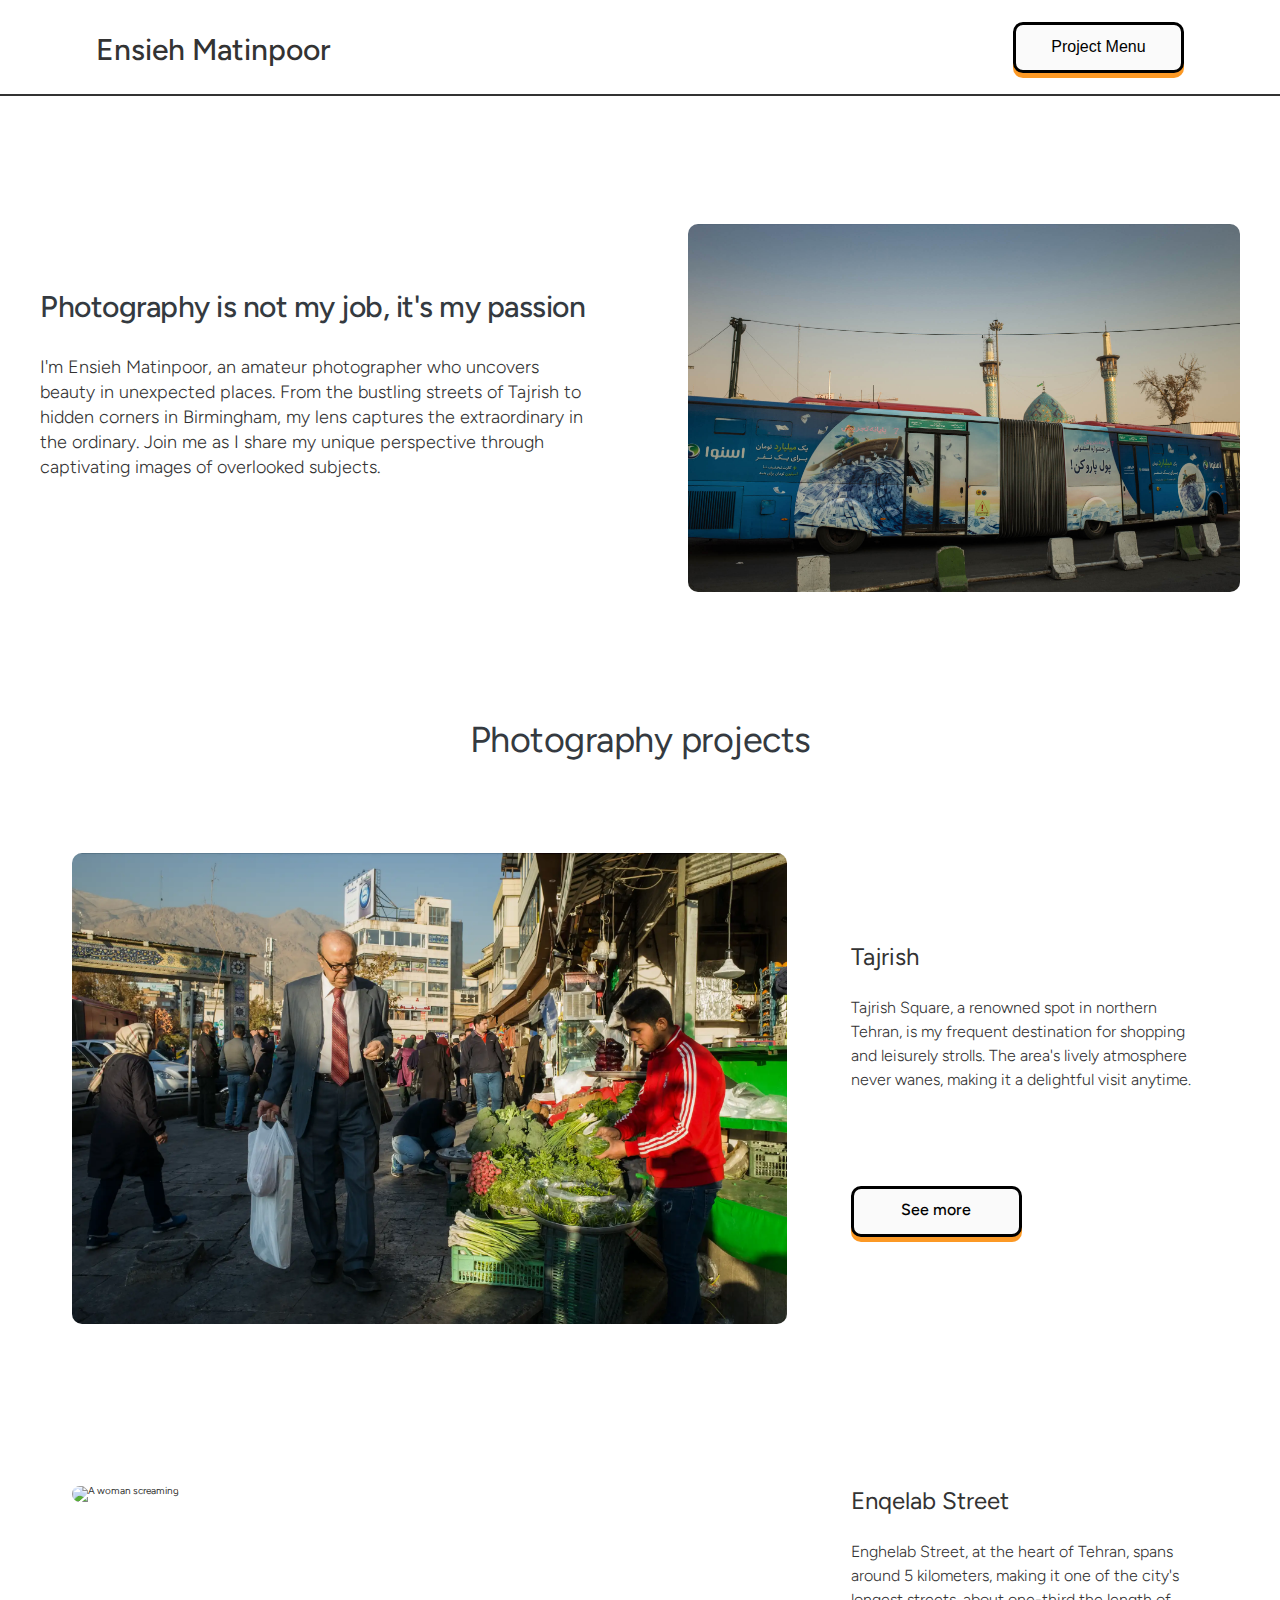
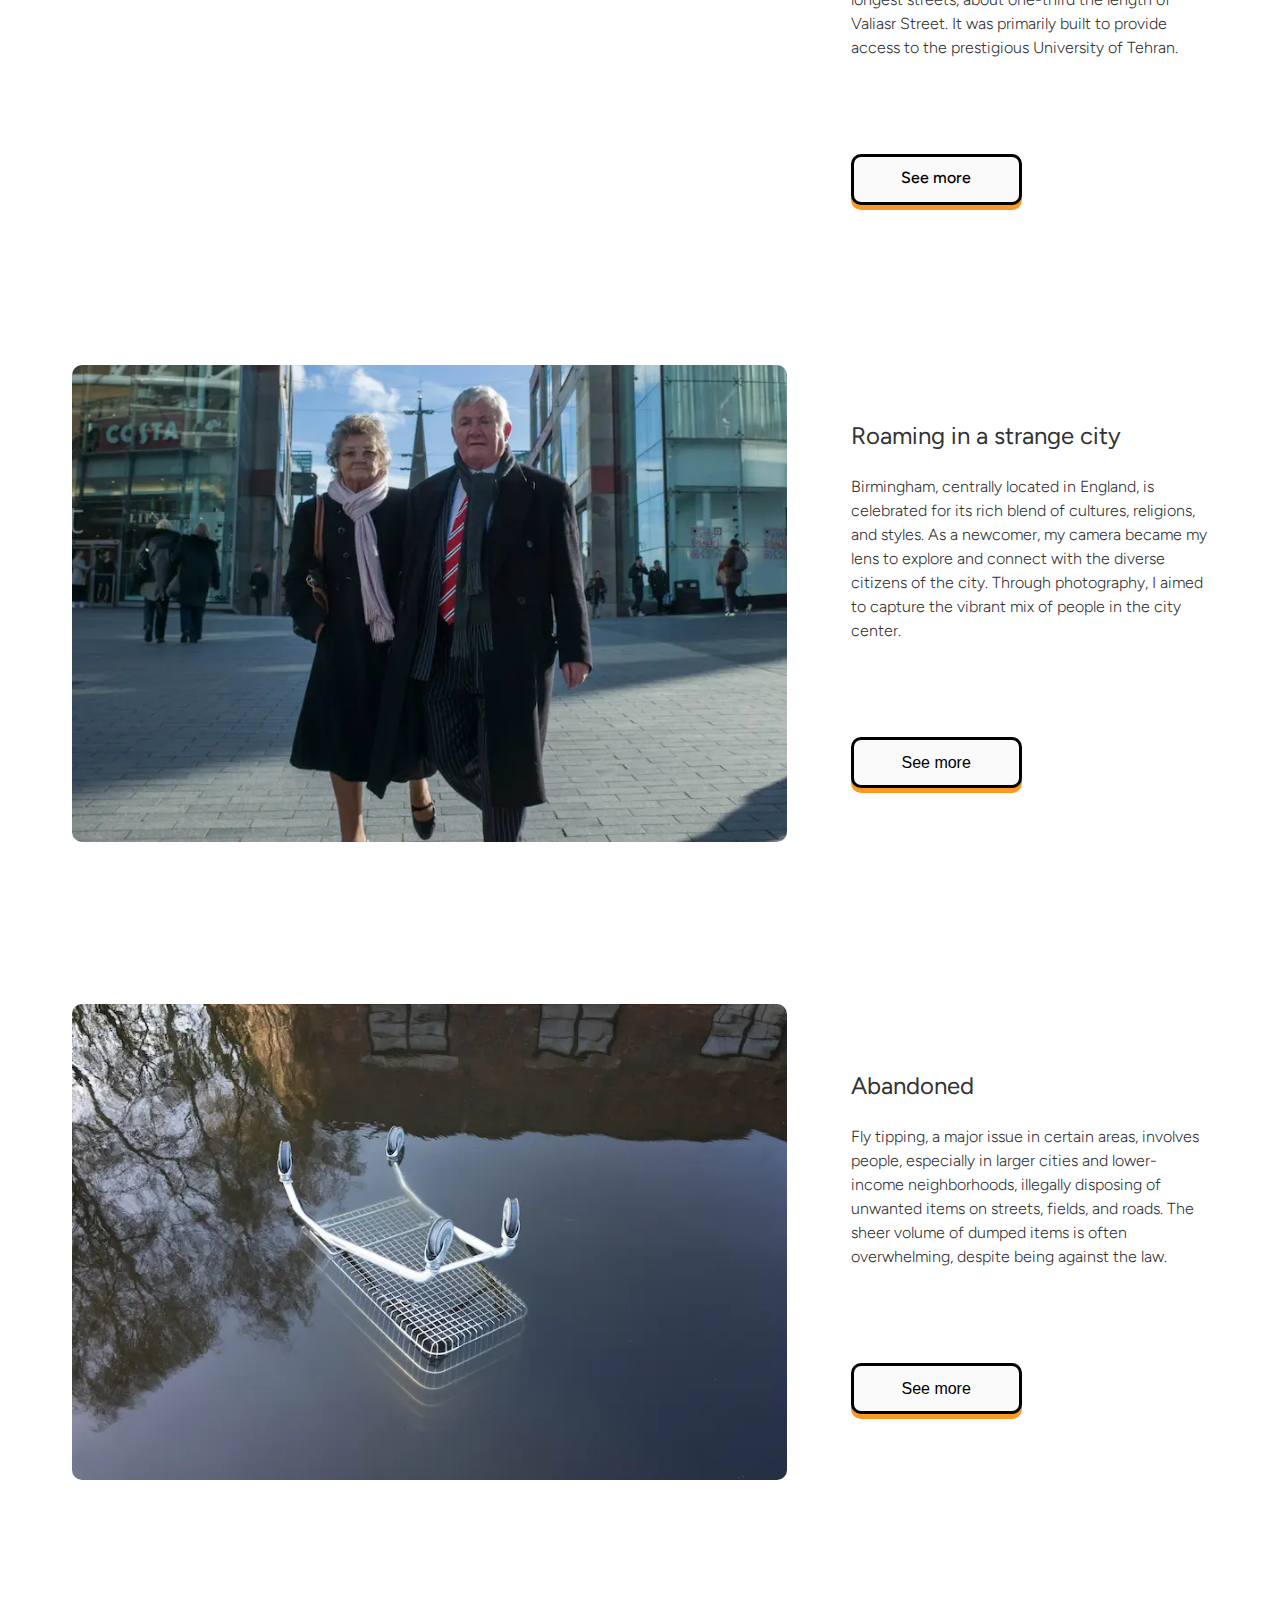
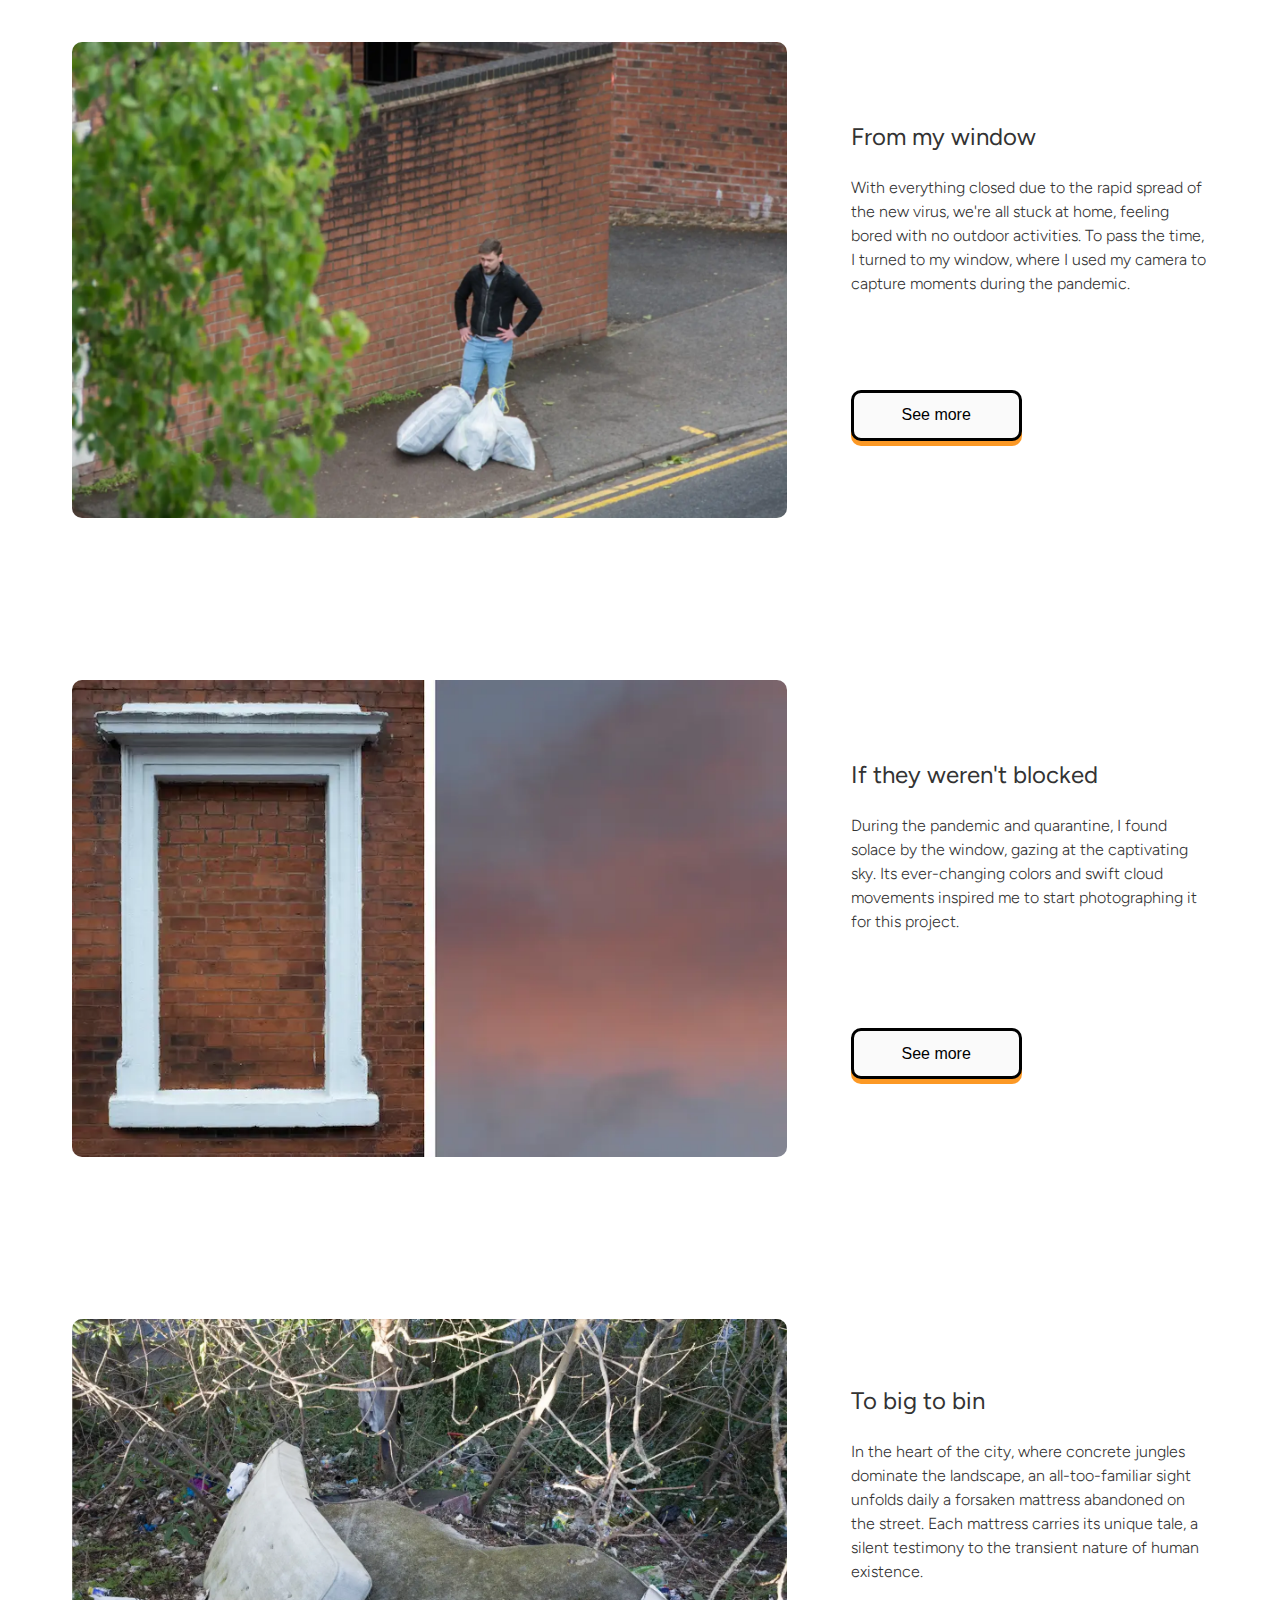
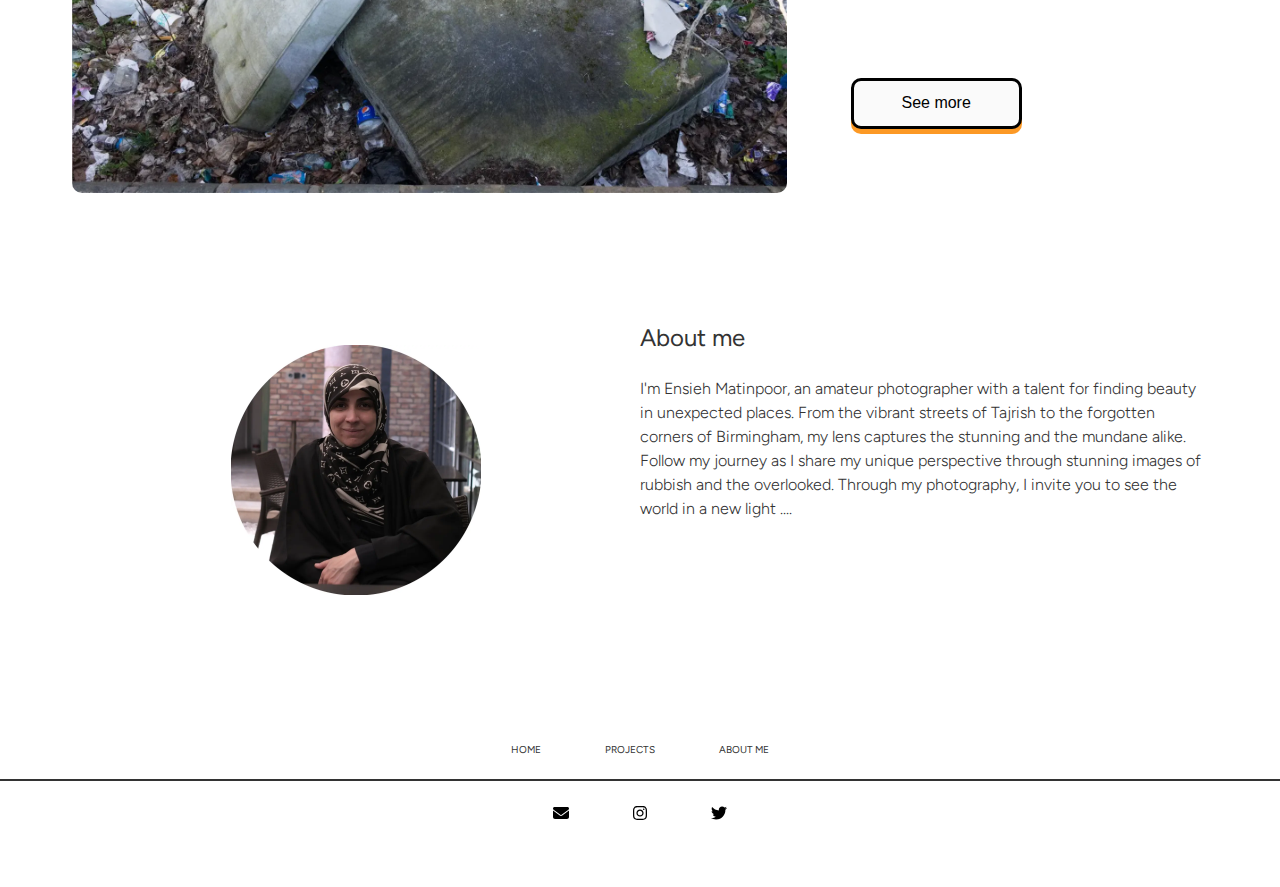
==== index.html @ a1ffa86a "fix name" ====
<!DOCTYPE html>
<html lang="en">
<head>
  <meta charset="UTF-8">
  <meta name="viewport" content="width=device-width, initial-scale=1.0">
  <link rel="preconnect" href="https://fonts.googleapis.com">
  <link rel="preconnect" href="https://fonts.gstatic.com" crossorigin>
  <link href="https://fonts.googleapis.com/css2?family=Figtree:ital,wght@0,300;0,400;0,500;0,600;0,700;1,300&family=Inter:wght@400;500;700&family=Rubik:wght@300;400;500;700&display=swap" 
  rel="stylesheet" />
  
  <link rel="stylesheet" href="css/style.css"/>
  <link rel="stylesheet" href="css/queries.css"/>

  <script defer src="js/script.js"></script>

  <title>Ensieh Matinpoor</title>
</head>
<header>
  <nav class="navbar">
    <a href="index.html"  class="logo-name" >Ensieh Matinpoor</a>
    <button class="primary-button" id="show-menu-button">Project Menu</button>
  </nav>
    
  <div class="side-navbar" id="menu"> 
      <div class="menu-header">
        <h1 class="menu">Project Menu</h1>
        <img class="close-menu-icon" id="close-icon" src="img/icons/close.svg" alt="closing icon"> 
  </div>
    <ul>
      <a  class="project-name"  href="project/tajrish.html"><li>Tajrish</li></a>  
      <a  class="project-name"  href="project/engelab.html"><li>Enghelab Street</li></a>
      <a  class="project-name"  href="project/roaming.html"><li>Roaming in a strange city</li></a>
      <a  class="project-name"   href="project/abandined.html"><li>Abandoned</li></a>
      <a  class="project-name"   href="project/my window.html"><li>From my window</li></a>
      <a  class="project-name"   href="project/blocked window.html"><li>If they weren't blocked</li></a>
      <a  class="project-name"   href="project/too big.html"><li>Too big to bin</li></a>
    </ul>
  </div>

</header>
  <main id="main">
  <section class="section-hero">
    <div class="hero">
    <div class="hero-text-box">
      <h1 class="heading-primary">
        Photography is not my job, it's my passion</h1>
      <p class="hero-description">
        I'm Ensieh Matinpoor, an amateur photographer who uncovers beauty in unexpected places.
         From the bustling streets of Tajrish to hidden corners in Birmingham,
          my lens captures the extraordinary in the ordinary.
           Join me as I share my unique perspective through captivating images
            of overlooked subjects.
 </p>
    </div>
    <div class="hero-img-box">
       <img src="img/home/hero.jpg" class="hero-img" 
       alt="street with big bus in the middled"> 
    </div>
  </div>
  </section>
  <section>
  <div class="projects" id="projects" >
    <div class="container">
      <h2 class="heading-secondary"> Photography projects</h2>
    </div>
    <div class="container grid grid--2cols">
      <!-- project tajrish -->
      <div class="card-img-box">
        <img src="img/home/tajrish.webp" class="project-img"
        alt="A man with a shopping bag in Tajrish">
      </div>
      <div class="text-box">
        <h3 class="heading-tertiary">Tajrish</h3>
        <p class="project-description">
          Tajrish Square, a renowned spot in northern Tehran,
           is my frequent destination for shopping and leisurely strolls.
            The area's lively atmosphere never wanes,
           making it a delightful visit anytime.
        </p>
        <a href= "project/tajrish.html" class="primary-button">See more</a>
      </div>
    
      
      <!-- project Enqelab Street -->
      <div class="card-img-box">
        <img src="img/home/engelab.webp" class="project-img"
        alt="A woman screaming">
      </div>
      <div class="text-box">
        <h3 class="heading-tertiary">Enqelab Street</h3>
        <p class="project-description">
          Enghelab Street, at the heart of Tehran, spans around 5 kilometers, 
          making it one of the city's longest streets, about one-third the length of Valiasr Street. 
          It was primarily built to provide access to the prestigious University of Tehran.
        </p>
        <a href= "project/engelab.html" class="primary-button">See more</a>
      </div>

      <!-- project Roaming in a strange city  -->
      <div class="card-img-box">
        <img src="img/home/Roaming.webp" class="project-img"
        alt="An old couples walking in city center">
      </div>
      <div class="text-box">
        <h3 class="heading-tertiary">Roaming in a strange city</h3>
        <p class="project-description">
          Birmingham, centrally located in England,
           is celebrated for its rich blend of cultures, religions, and styles. 
           As a newcomer, my camera became my lens to explore and connect with the diverse citizens of the city.
            Through photography,
           I aimed to capture the vibrant mix of people in the city center.
        </p>
        <button class="primary-button">See more</button>
      </div>

      <!-- Abandoned  -->
      <div class="card-img-box">
        <img src="img/home/Abandoned.webp" class="project-img"
        alt="A shopping trolly fall in a canal">
      </div>
      <div class="text-box">
        <h3 class="heading-tertiary">Abandoned</h3>
        <p class="project-description">
          Fly tipping, a major issue in certain areas, involves people,
           especially in larger cities and lower-income neighborhoods, 
           illegally disposing of unwanted items on streets, fields, and roads. 
           The sheer volume of dumped items is often overwhelming,
          despite being against the law.
        </p>
        <button class="primary-button">See more</button>
      </div>


      <!-- From my window  -->
      <div class="card-img-box">
        <img src="img/home/from window.webp" class="project-img"
        alt="A woman screaming">
      </div>
      <div class="text-box">
        <h3 class="heading-tertiary">From my window</h3>
        <p class="project-description">
          With everything closed due to the rapid spread of the new virus,
           we're all stuck at home, feeling bored with no outdoor activities. 
           To pass the time, I turned to my window,
           where I used my camera to capture moments during the pandemic.
        </p>
        <button class="primary-button">See more</button>
      </div>

      <!-- If they weren't blocked -->
      <div class="card-img-box">
        <img src="img/home/Window.webp" class="project-img"
        alt="A blocked window next to pink sky ">
      </div>
      <div class="text-box">
        <h3 class="heading-tertiary">If they weren't blocked</h3>
        <p class="project-description">
          During the pandemic and quarantine,
           I found solace by the window, gazing at the captivating sky.
            Its ever-changing colors and swift cloud movements inspired 
            me to start photographing it for this project.
                  </p>
        <button class="primary-button">See more</button>
      </div>


      <!-- Incomplete sleep -->
      <div class="card-img-box">
        <img src="img/home/sweet-dreams.webp" class="project-img"
        alt="A dirty duvet">
      </div>
      <div class="text-box">
        <h3 class="heading-tertiary">To big to bin </h3>
        <p class="project-description">
          In the heart of the city, where concrete jungles dominate the landscape, 
          an all-too-familiar sight unfolds daily a forsaken mattress abandoned on the street. 
          Each mattress carries its unique tale, a silent testimony to the transient nature of human existence.

        </p>
        <button class="primary-button">See more</button>
      </div>

      <!-- <div class="border-img"> -->
        <!-- <img src="img/home/" class="borderimg-line" alt="an tarmac -->
        <!-- with yellow line"> -->
       <!-- </div> --> 
     </div>
  </section>
  <section>
      <div class="container">
      <div class="about-me"  id="about-me">
      <img src="img/home/profile-pic.webp" class="about-me-img" 
      alt="A lady siting behind a table">
      <div class="introduction">
        <h3 class="heading-tertiary">About me</h3>
        <p class="About-me-description">I'm Ensieh Matinpoor, an amateur photographer with a talent 
          for finding beauty in unexpected places. From the vibrant streets
           of Tajrish to the forgotten corners of Birmingham,
            my lens captures the stunning and the mundane alike.
             Follow my journey as I share my unique perspective 
             through stunning images of rubbish and the overlooked. 
             Through my photography, I invite you to see the world in a new light  ....
             
        </p>
      </div>
    </div>
  </section>
    <section>
    <div class="footer-menu">
        <ul class="footer-menu-list">
           <li><a class="footer-name" href="index.html">Home</a></li>
           <li><a class="footer-name" href="#projects">Projects</a></li>
           <li><a class="footer-name" href="#about-me">About me</a></li>
        </ul>
    </div>  
    <div class="socials">
        <a href="mailto:ensieh.matinpoor@gmail.com"><img src="img/icons/emil.svg" alt="envelop icon"></a>
        <a href="https://www.instagram.com/ensiehmatin/"><img src="img/icons/instagram.svg" alt="instagram icon"></a>
        <a href="#"><img src="img/icons/twitter.svg" alt="twitter icon"></a>
    </div>
  </section>
  </main>
</html>
---- css/style.css ----
/*
---01 Typography system

-FONT SIZE (px)
10 / 12 / 14 / 16 / 18 / 20 / 24 / 30 / 36 / 44 / 52 / 62 / 74 / 86 / 98

-FONT weights:
default :400

-Line heights:
default:1

---02 Colors

-Primary: Brand color: #ff922b
-Tints: #FFF4EA
-Shades:
-Accents:
-Grays:
#555
#333
#111



--- 05 Shadows

---06  Border-radius

--- 07 Whitespace

 SPACING SYSTEM (px)
2 / 4 / 8 / 12 / 16 / 24 / 32 / 48 / 64 / 80 / 96 / 128 / 160
*/
*{
  padding: 0;
  margin: 0;
  box-sizing: border-box;
}
html{
  font-size: 62.5%;
  /* font-size: 10px; */
  /* 10px/16=0.625 = 62.5 */
}
body {
  font-family: "Figtree", sans-serif;
  line-height: 1;
  font-weight: 400;
   color:#333; 
}

/* ***************** */
/* GENERAL COMPONENT */
/* ***************** */
.heading-primary{
  font-size: 3.0rem;
  font-weight:500;
  line-height: 3.2rem;
  /* color: #333;  */
   color: #343a40; 
  letter-spacing:-0.5px;
  margin-bottom: 3.2rem;
}

/* ***************** */
/* HEADER*/
/* ***************** */



/* ***************** */
/* NAVBAR*/
/* ***************** */
.navbar{
  display:flex;
  justify-content: space-between;
  align-items: center;
  height: 9.6rem;
  padding: 0 9.6rem;
  border-bottom: 0.2rem solid #333;
}
.logo-name{
  text-decoration: none;
  color: #333;
  height: 2.4rem; 
  font-weight: 500;
  font-size: 3.0rem;
}

.primary-button{
  width: 17.1rem;
  height: 5.1rem;
  color: #000;
  text-align: center;
  white-space: normal;
  background-color: #fafafa;
  border: 0.3rem solid #000;
  border-radius: 1rem;
  font-size: 1.6rem;
  font-weight: 500;
  line-height: 4.2rem;
  display:inline-block;
  box-shadow: 0 0.5rem #fc9925;
  text-decoration: none;
  cursor: pointer;

}

/* ***************** */
/* Side navbar*/
/* ***************** */
.menu{
  font-weight: 300;
  font-size: 3.0rem;
  text-align: left;
  padding-top: 3.2rem;
  padding-bottom: 3.2rem;
  padding-left: 2.0rem;
  color: #fafafa;
  
}
.side-navbar{
position: fixed;
right: 0;
top: 0;
width: 50vw;
height: 100vh;
background-color: #333;
overflow-y: auto;
transition: 0.3s;
display: none;
backdrop-filter: blur(5px);
  z-index: 1;
}

.side-navbar ul{
  list-style-type: none;
}

.side-navbar ul li{
text-decoration:none;
padding: 2.0rem;
border-bottom: 0.1rem solid rgba(0, 0, 0, 0.01);
border-top: 0.2rem solid rgba(255, 255, 255, 0.05);
}
 .project-name{
  color: #fafafa;
  text-decoration: none;
  font-size: 1.8rem;
}

.project-name :hover{
  color: #111;
  background-color: #fd7e14;
  
}

.menu-header{
  border-bottom: 0.3rem solid  #ff922b;
  display: flex;
  justify-content: space-between;
}
.close-menu-icon {
max-width: 4.8rem;
padding-right: 2.0rem;
filter: invert(100%)
 sepia(3%) saturate(10%)
  hue-rotate(79deg) brightness(105%) 
  contrast(96%);
}
.close-menu-icon:hover {
  cursor: pointer;
  filter: invert(74%) sepia(48%)
  saturate(6661%) hue-rotate(351deg)
  brightness(101%) contrast(98%);
}

/* ***************** */
/* HERO SECTION */
/* ***************** */


.section-hero{
   /* background-color: #FFF4EA;  */
  padding: 12.8rem 0 12.8rem 0;
  /* border-top: 0.2rem solid #333; */

}
.hero{
  max-width: 120em;
  margin: 0 auto;
  display: grid;
  grid-template-columns: 1fr 1fr;
  gap: 9.6rem;
  align-items: center;
  
}
.hero-description{
  font-weight: 300;
  font-size: 1.8rem;
  line-height: 2.5rem;
  margin-bottom: 4.8rem;

}
.hero-img{
  width: 100%;
  border-radius: 1rem;

}
.container{
  max-width:120rem ;
  padding: 0 3.2rem;
  margin: 0 auto;
}
.grid{
  display: grid;
  column-gap: 6.4rem;
  row-gap: 16.0rem;
  
}
.grid--2cols{
  grid-template-columns: 2fr 1fr;
}

.heading-secondary{
  letter-spacing:-0.5px;
  color: #343a40; 
  font-weight:400;
  font-size: 3.6rem;
  line-height: 3.5rem;
  margin-bottom: 9.6rem;
  text-align: center;
}
.heading-tertiary{
  font-weight: 400;
  font-size: 2.4rem;
  line-height: 3.0rem;
  color: #333;
  margin-bottom: 2.4rem;
}
.project-description{
  font-weight: 300;
  font-size: 1.6rem;
  line-height: 2.4rem;
  color: #333;
  margin-bottom: 9.4rem;
}
  
.project-img{
  width: 100%;
  border-radius: 1rem;

}

.text-box{
display: flex;
  flex-direction: column;
  justify-content: center;
}

.about-me-img{
  height: 25rem;
  width: 25rem;
  border-radius: 1rem;
}

.about-me{
  display: grid;
  justify-items: center;
  align-items: center;
  grid-template-columns: 1fr 1fr;
  max-width:120rem ;
  margin: 0 auto;
  margin-top: 12.8rem;
   
}

.introduction{
  font-weight: 300;
  font-size: 1.6rem;
  line-height: 2.4rem;
  color: #333;
  margin-bottom: 9.6rem;
  
}

.footer-menu-list{
  list-style-type: none;
  margin-top: 12.8rem;
  margin-bottom: 2.4rem; 
  padding-bottom: 2.4rem;
  display: flex;
  justify-content: center;
  align-items: center;
  gap: 6.4rem;
  border-bottom: 0.2rem solid #333; 
}
  

.footer-name:link, 
.footer-name:visited{
  display: inline-block;
  text-decoration: none;
  color: #333;
  font-weight: 400;
  font-size: 1rem; }
   
.footer-name{
  text-decoration: none;
  text-transform: uppercase;
}

.socials{
  color: #333;
  display: flex;
  text-align: center;
  justify-content: center;
  gap: 6.4em;
  margin-bottom: 6.4rem;
}


/* *************************** */
/* PROJECTS */
/* *************************** */
/* Tajrish */


.container-project{
  padding: 0 3.2rem;
  margin: 0 auto;
}
.project-title{
  padding:3.2rem 9.6rem 3.2rem 6.4rem;
  font-weight: 400;
  font-size: 2.4rem;
  line-height: 3.0rem;
  color: #333;
}
.description-text{
  padding: 0 9.6rem;
  font-weight: 300;
  font-size: 1.8rem;
  line-height: 2.5rem;
  margin-bottom: 6.4rem;
}
.img-container{
  display: flex;
  flex-direction: column;
 row-gap: 6.4rem;
  border-radius: 1rem;
  padding: 0 9.6rem;
}

.side-by-side{
  display: grid;
  grid-template-columns: 1fr 1fr;
  column-gap: 3.2rem;
  
}

.img--breakout{ 
  left: 50%;
  margin-left: -50vw;
  margin-right: -50vw;
  max-width: 100vw;
  position: relative;
  width: 100vw;
}

img{
  width: 100%;
}
---- css/queries.css ----
/* rem and em do not depend on html font-size in media queries
1rem = 1em =16px */


/* ***************** */
/* below 1344 px(smaller desktop)
1344/16=84 */
/* ***************** */
@media(max-width: 84em){
  .hero{
    max-width: 120rem                                                                                                                                                                                                                                                                                                                                                                                                                                                                                                                                                                                                                                                                                                                                                                                                                                                                                                                                                                                                                                                                                                                                                                                                                                                                                                                                          
  }
}
/* ***************** */
/* below 1200 px(landscape tablets)
1344/16=75 */
/* ***************** */
@media(max-width:75em){
  .html{
    /* 9px/16px */
    font-size:  56.25%;
  }
  .grid{
    column-gap: 4.8rem;
    row-gap: 9.6rem;
  }
  .heading-secondary{
    font-size:3.0rem;
    margin-bottom: 8.0rem;
  }
  .heading-tertiary{
    font-size:2.0rem ;
  }
  .navbar{
    padding: 0 9.8rem;
  }
  .logo-name{
    font-size: 2.4rem;
  }
  .hero{
    gap: 8.0rem;
    padding: 0 9.6rem;
  } 
  .container{
    padding: 0 2.4rem;
  }
}
  /* ***************** */
/* below 944 px(tablets)
944/16=75 */
/* ***************** */
@media(max-width:59em){
  .html{
    /* 8px/16px= 0.5 50% */
    font-size: 50%;
  }
  .hero{
    grid-template-columns: 1fr;
    gap: 3.2rem;
}
.section-hero{
  padding: 6.4rem 0 6.4rem 0;
}
.hero-description{
  margin-bottom: 3.2rem;
}
.grid{
  column-gap: 3.2rem;
  row-gap: 4.8rem;
}

  .project-img{
    width: 80%;
  }
 .hero-text-box {
  text-align: left;
 }
 .hero-img-box{
  text-align: center;
 }
  .heading-secondary{
    font-size: 2.4rem;
    margin-bottom: 6.4rem;
  }
  .heading-tertiary{
    font-size:1.8rem;
  }
  .grid--2cols{
    grid-template-columns:1fr;
  }
  .card-img-box{
    text-align:center;
  }
  .text-box{
    text-align: left;
    padding: 0 9.6rem 0 9.6rem;
  }
  
  .project-description{
    font-size: 1.6rem;
    line-height: 2.4rem;
    margin-bottom: 4.8rem;
}
.about-me-img{
  margin-bottom: 4.8rem;
}
.about-me{
  grid-template-columns: 1fr;
  margin-top: 6.4rem;
}
.introduction{
  text-align: left;
    padding: 0 9.6rem 0 9.6rem;
    margin-bottom: 6.4rem;
}
.footer-menu-list{
  margin-top: 6.4rem; 
}
}
  /* ***************** */
/* below 700 px(smaller tablet)
704/16=44 */
/* ***************** */

@media(max-width:44em){
  .html{
    /* 7px/16px= 0.43 43% */
    font-size: 43%;
  }
    .primary-button {
      width: 13rem; 
      height: 4rem; 
      font-size: 1.4rem; 
      font-weight: 500;
      line-height: 1.5rem;
      display: inline-block; 
      text-align: center;
      white-space: normal;
      background-color: #fafafa;
      color: #000;
      border: 0.2rem solid #000; 
      border-radius: 1rem;
      text-decoration: none;
      box-shadow: 0 0.3rem #fc9925; 
      text-decoration: none;
  }
  .heading-primary{
   font-size: 2.4rem;
  }
  .heading-secondary{
    font-size: 2.0rem;
  }
  .heading-tertiary{
    font-size:1.6em;
  }
}
 /* ***************** */
/* below 544 px(phones)
544/16=34 */
/* ***************** */

@media(max-width:34em){
  .grid{
    column-gap: 3.2em;
    row-gap: 2.4rem;
  }
  .navbar{
    padding: 0 1.6rem;
    height: 6.4rem;
  }
  .logo-name{
    font-size: 2.4rem;
  }

  .hero-img{
    width: 100vw;
    position: relative;
    margin-left: -50vw;
    margin-right: -50vw;
    border-radius: 0rem;
  }
  .hero-img-box{
    max-width:100%;
  }
  .section-hero{
    padding: 0 2.4rem 0 2.4rem;
  }
  .hero{
    padding: 0;
    margin-bottom:0rem;
    gap: 2.4rem;
  }
  .hero-description{
    font-size: 1.8rem;
    line-height: 3.0rem;
    margin-bottom: 2.4rem;
  }
  .heading-primary{
    font-size:  3.2rem; 
    line-height: 4.8rem;
    margin-bottom: 2.4rem;
    margin-top: 4.8rem;
  }
  .heading-secondary{
    font-size: 2.0rem;
    margin-top: 4.2rem;
    margin-bottom: 4.2rem;
  }
  .heading-tertiary{
    font-size:1.8rem;
    margin-bottom: 1.6rem;
  }
  
  .primary-button {
    width: 10rem; 
    height: 3rem; 
    font-size: 1.2rem;
    font-weight: 500;
    line-height: 1.5rem;
    display: inline-block;
    color: #000;
    border: 0.2rem solid #000; 
    border-radius: 1rem;
    box-shadow: 0 0.3rem #fc9925; 
  }
  
  .project-img{
    width: 100%;
  }
  .project-description{
    font-size: 1.6rem;
    line-height: 2.4rem;
    margin-bottom: 1.6rem;
  }
  .text-box{
    text-align: left;
    padding: 0;
    margin-bottom: 3.2rem;
  }
  .about-me{
    margin-top: 4.8rem;
  }
  .introduction{
    text-align: left;
    padding: 0 1.6rem 0 1.6em;
    margin-bottom: 4.8rem;
  }
  .about-me-img{
    margin-bottom: 3.2rem;
  }
}




  /* -FONT SIZE (px) 
 10 / 12 / 14 / 16 / 18 / 20 / 24 / 30 / 36 / 44 / 52 / 62 / 74 / 86 / 98 */
  
 /* SPACING SYSTEM (px) 
 2 / 4 / 8 / 12 / 16 / 24 / 32 / 48 / 64 / 80 / 96 / 128 / 160
 */
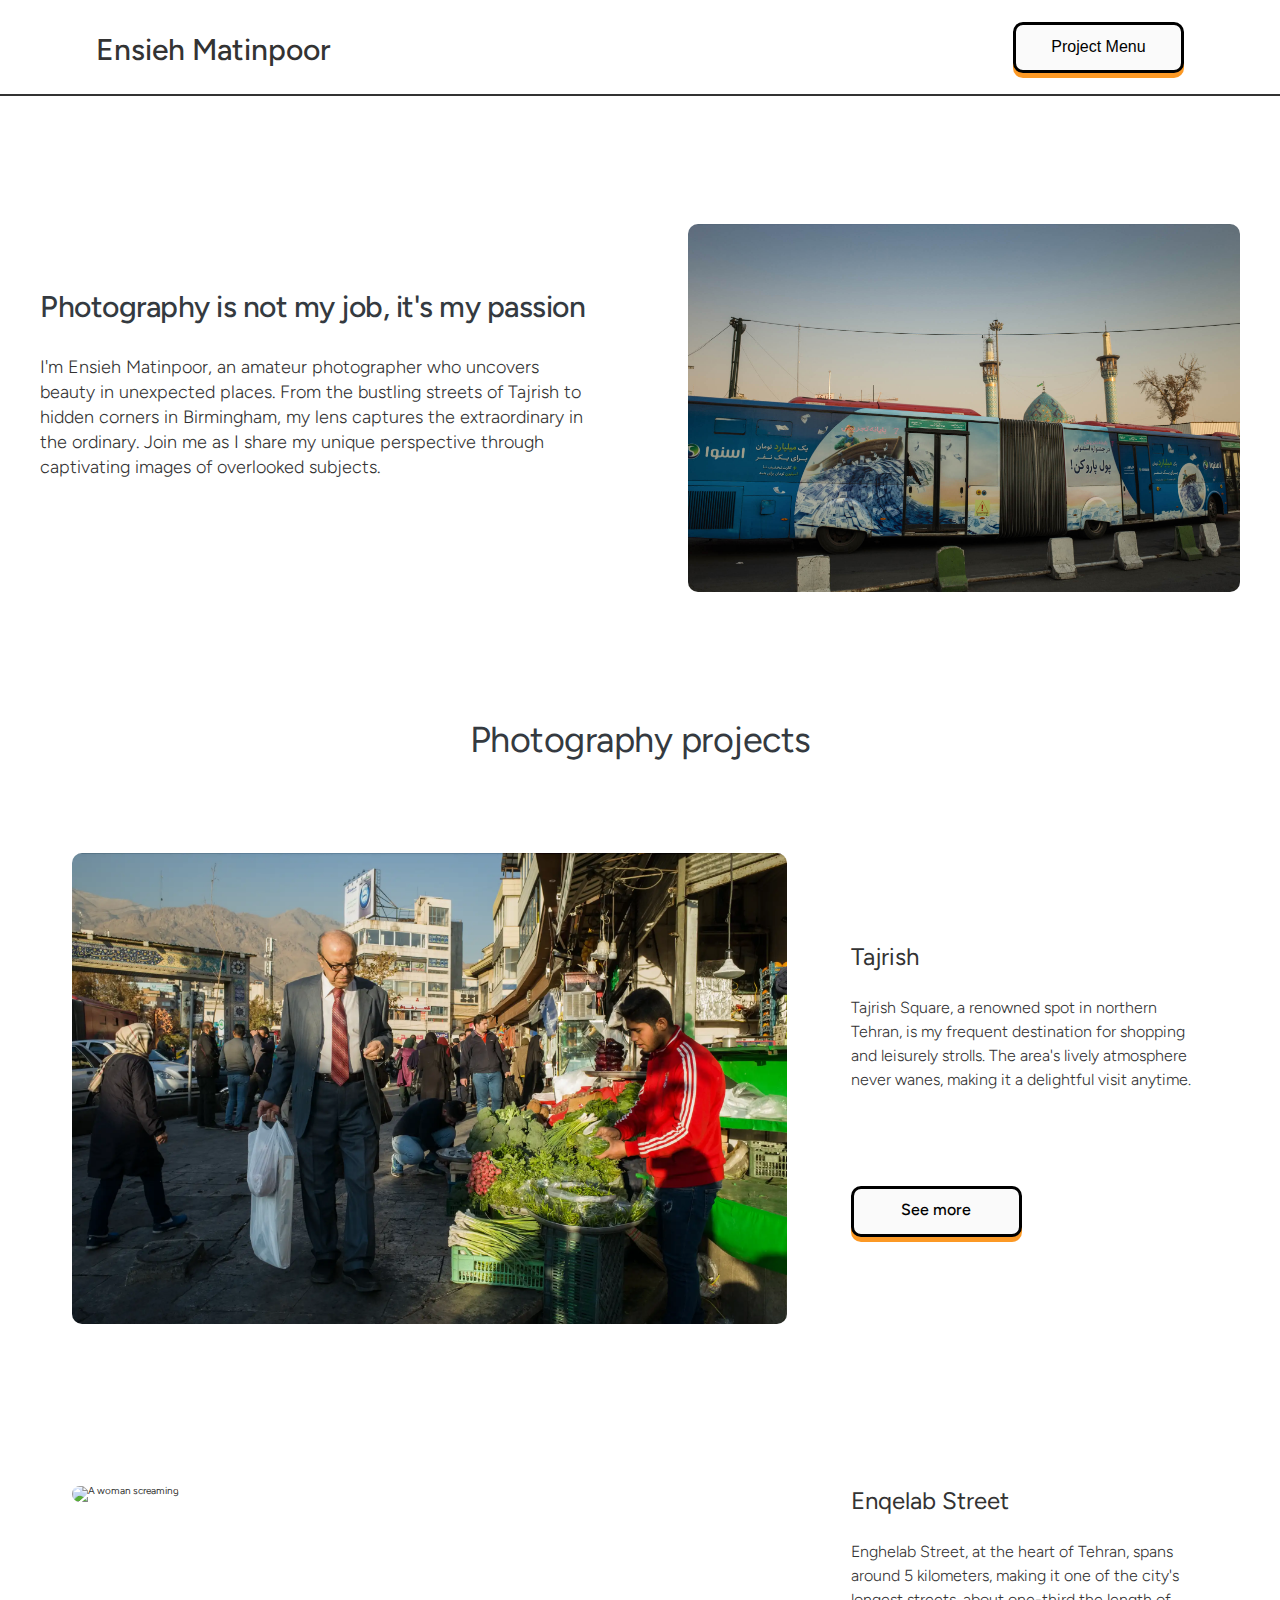
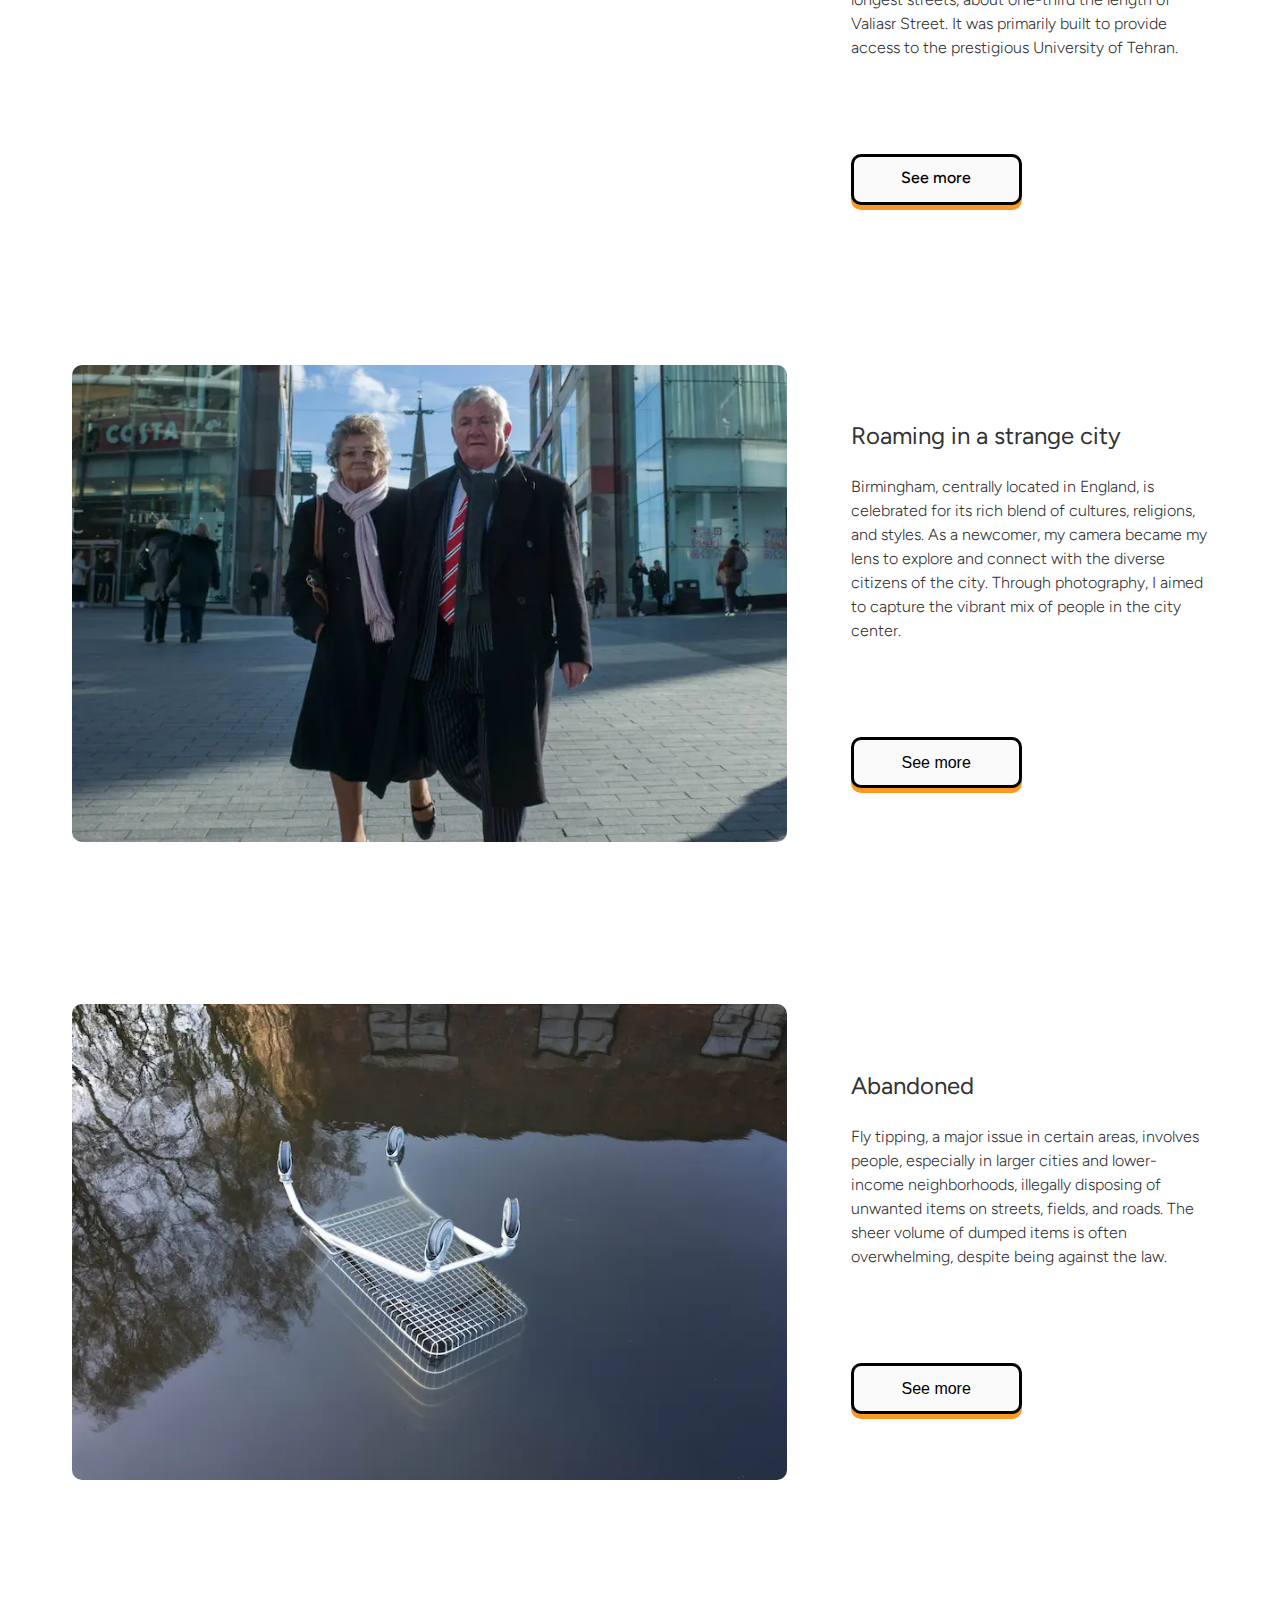
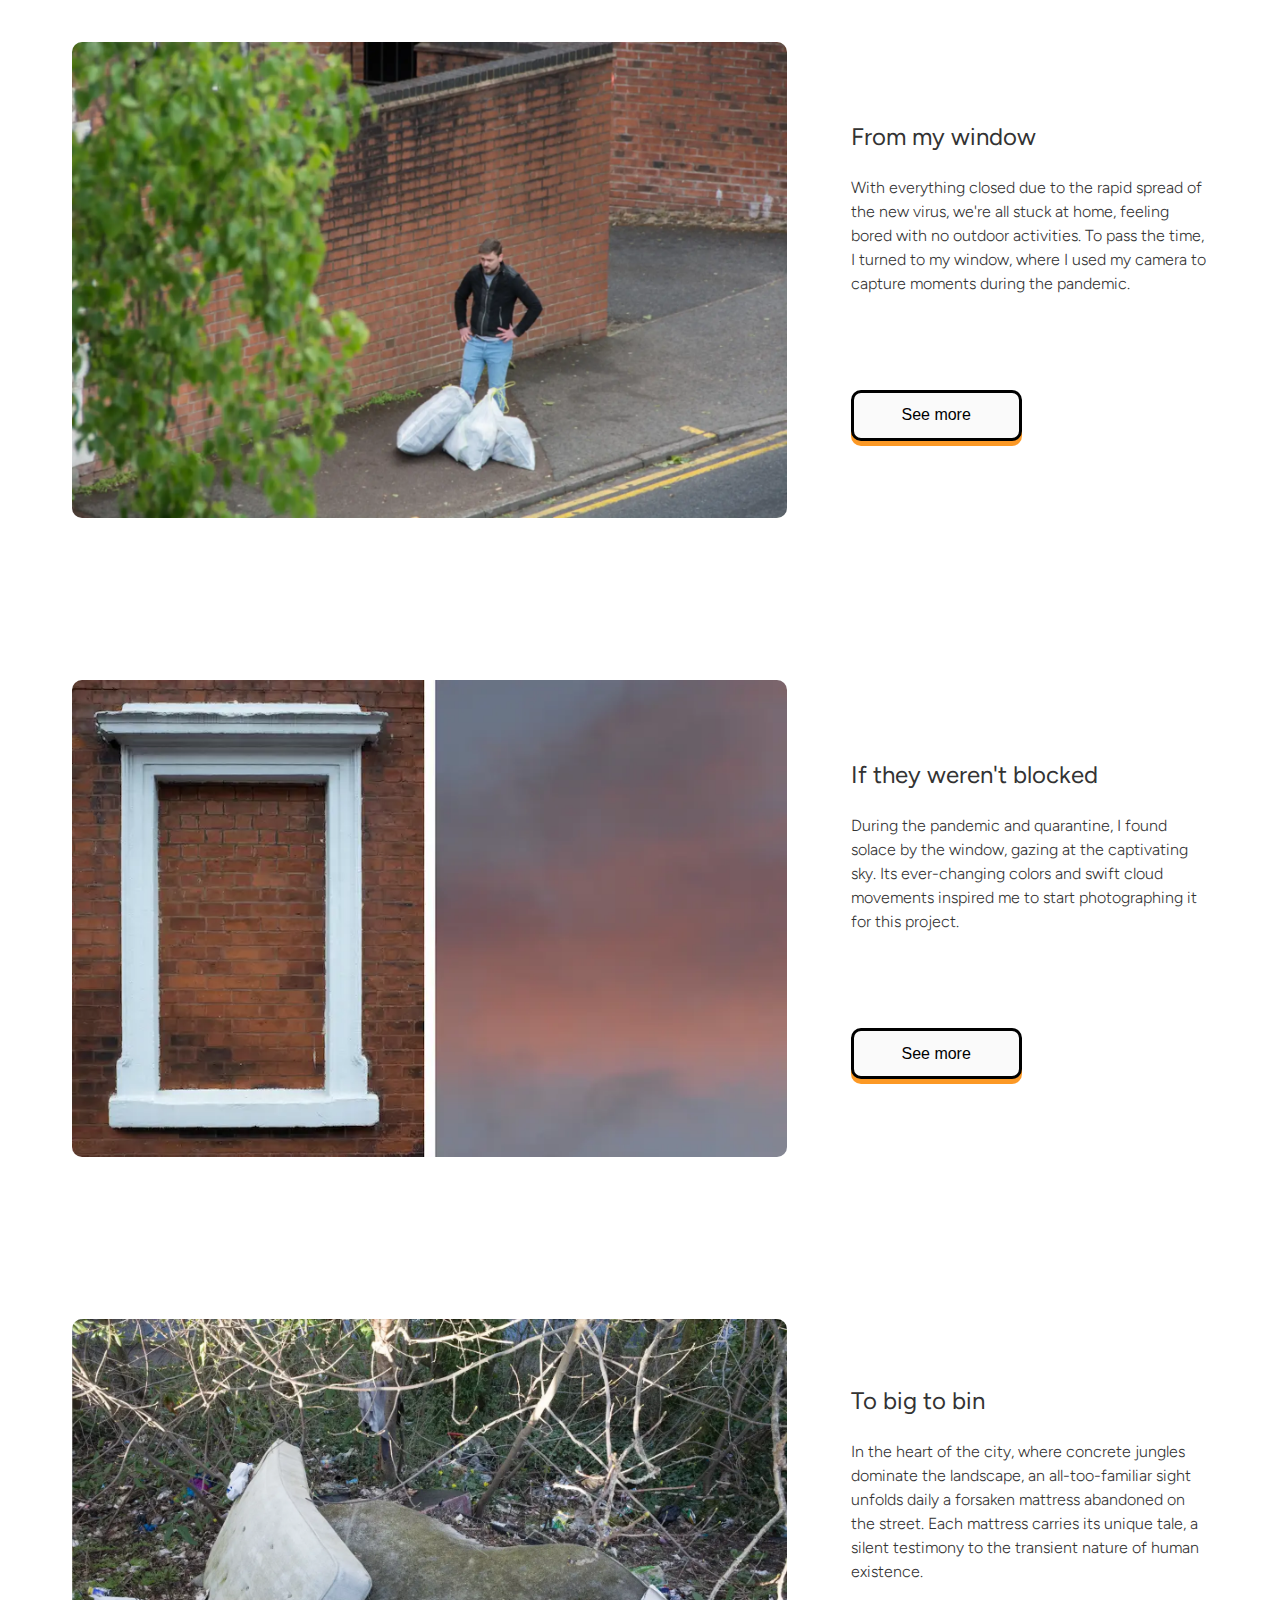
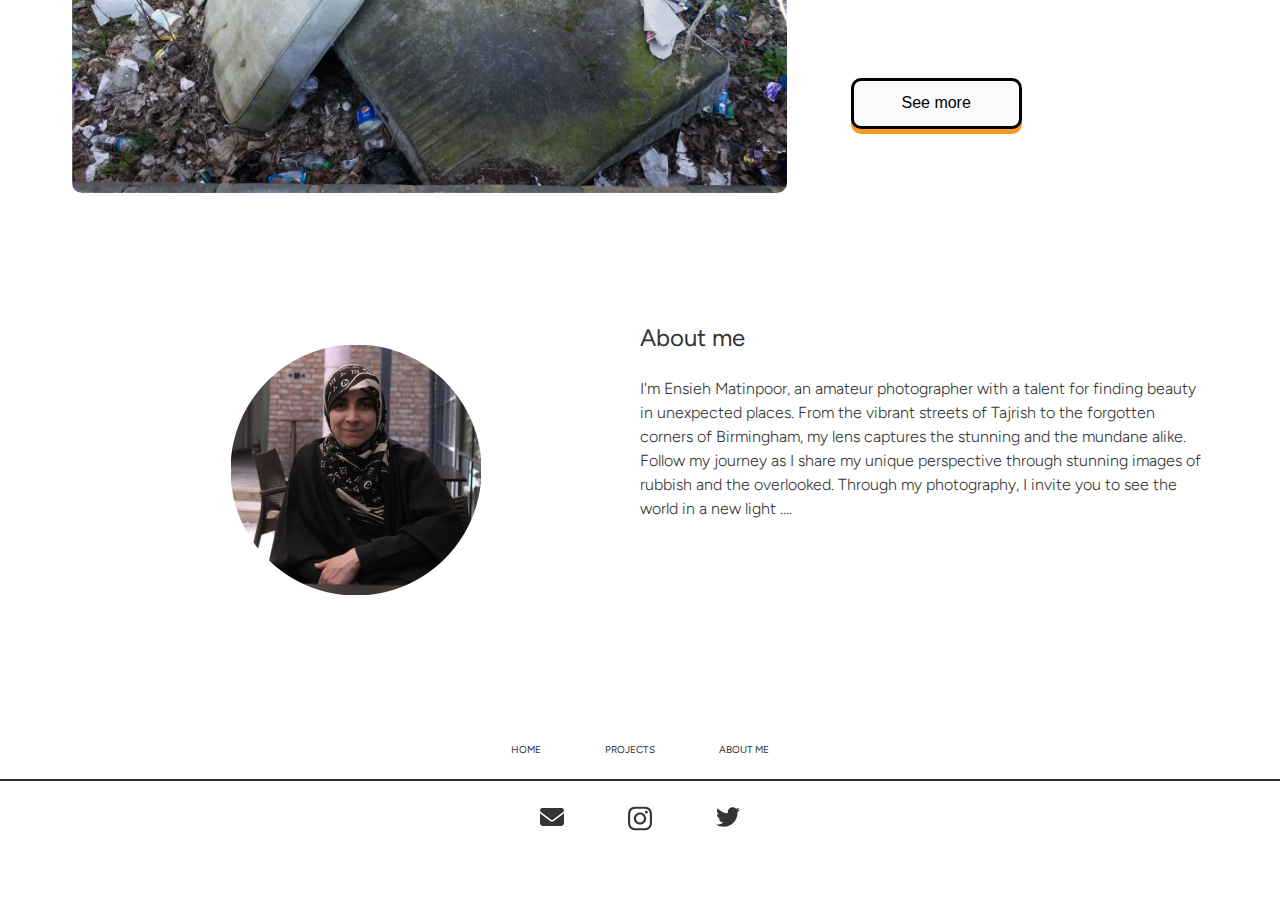
==== commit e8e9cdec: "fix footer" ====
--- a/index.html
+++ b/index.html
@@ -214,9 +214,9 @@
         </ul>
     </div>  
     <div class="socials">
-        <a href="mailto:ensieh.matinpoor@gmail.com"><img src="img/icons/emil.svg" alt="envelop icon"></a>
-        <a href="https://www.instagram.com/ensiehmatin/"><img src="img/icons/instagram.svg" alt="instagram icon"></a>
-        <a href="#"><img src="img/icons/twitter.svg" alt="twitter icon"></a>
+        <a  class="socials-img" href="mailto:ensieh.matinpoor@gmail.com"><img src="img/icons/emil.svg" alt="envelop icon"></a>
+        <a  class="socials-img" href="https://www.instagram.com/ensiehmatin/"><img src="img/icons/instagram.svg" alt="instagram icon"></a>
+        <a  class="socials-img" href="#"><img src="img/icons/twitter.svg" alt="twitter icon"></a>
     </div>
   </section>
   </main>
--- a/css/style.css
+++ b/css/style.css
@@ -318,6 +318,13 @@
   gap: 6.4em;
   margin-bottom: 6.4rem;
 }
+.socials-img{
+  min-width: 2.4rem;
+  filter: invert(17%) sepia(21%) 
+  saturate(5%) hue-rotate(5deg)
+   brightness(97%) contrast(90%);
+  
+}
 
 
 /* *************************** */
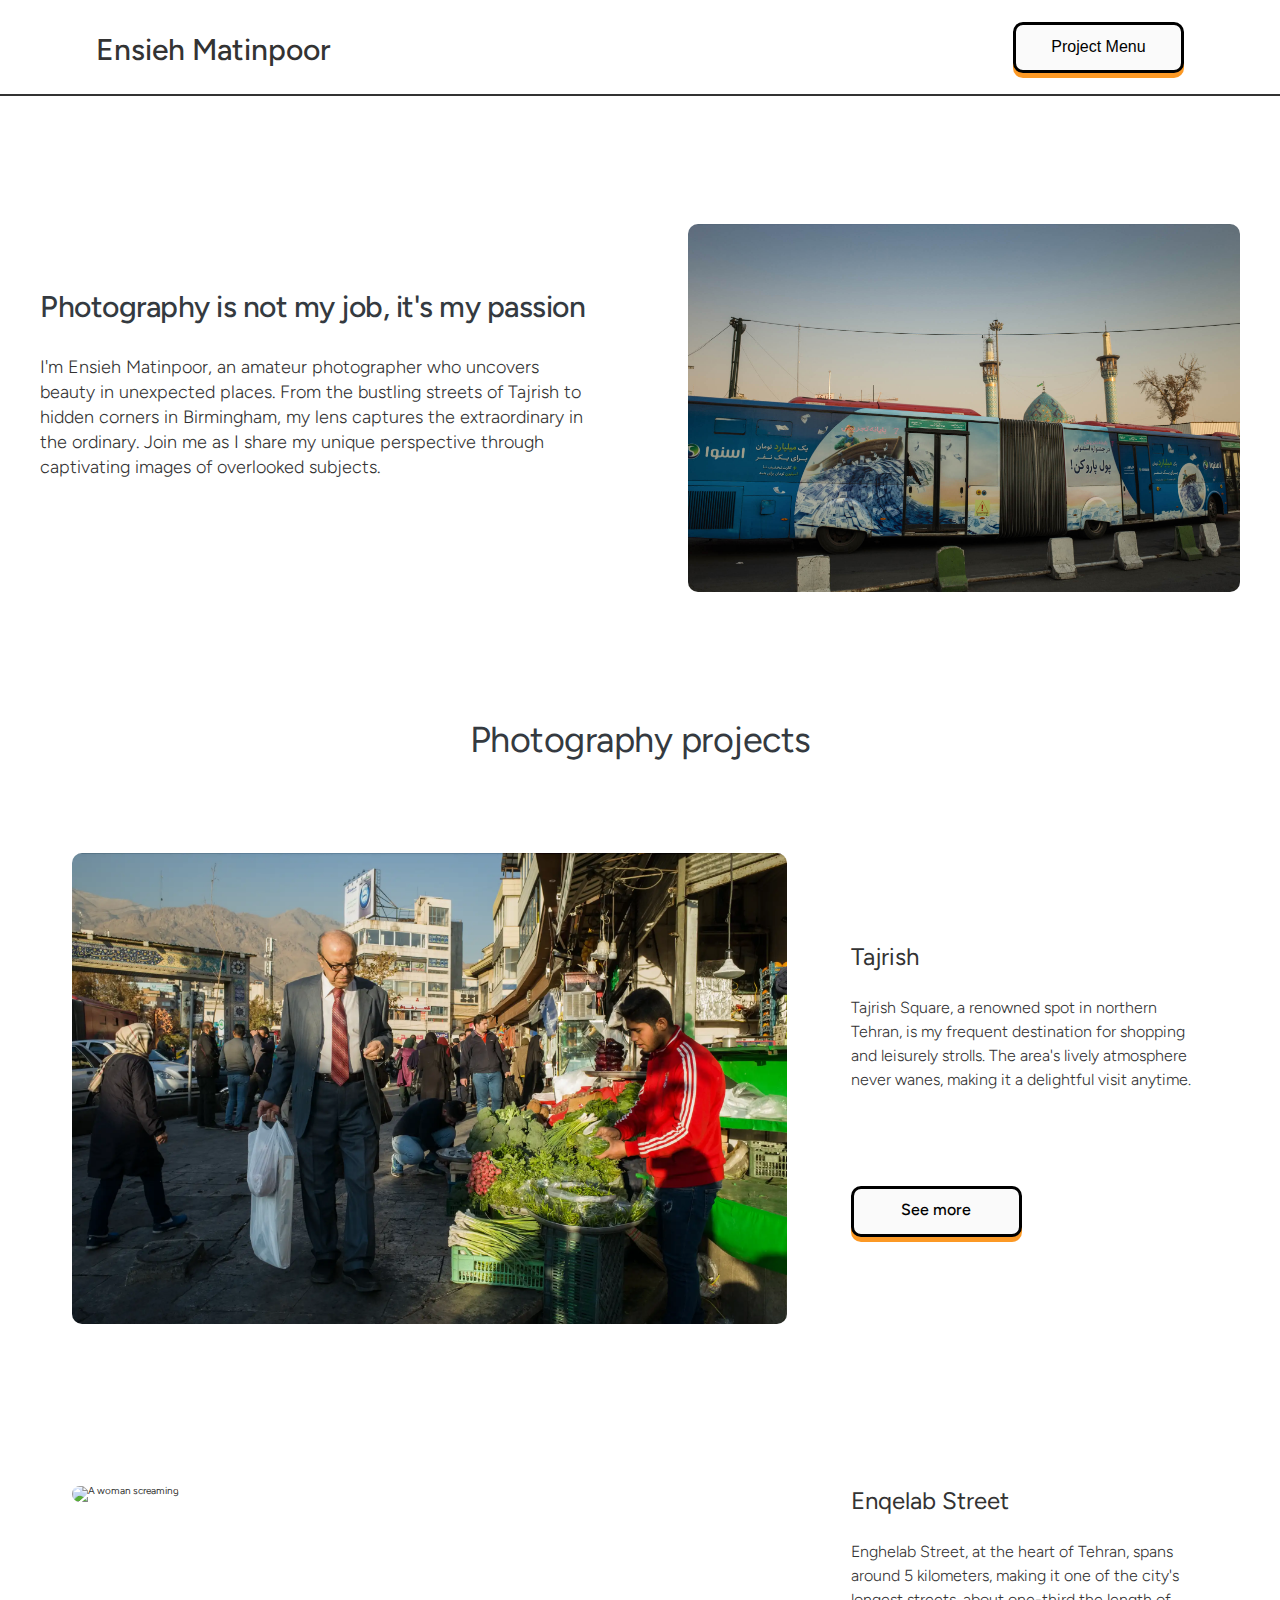
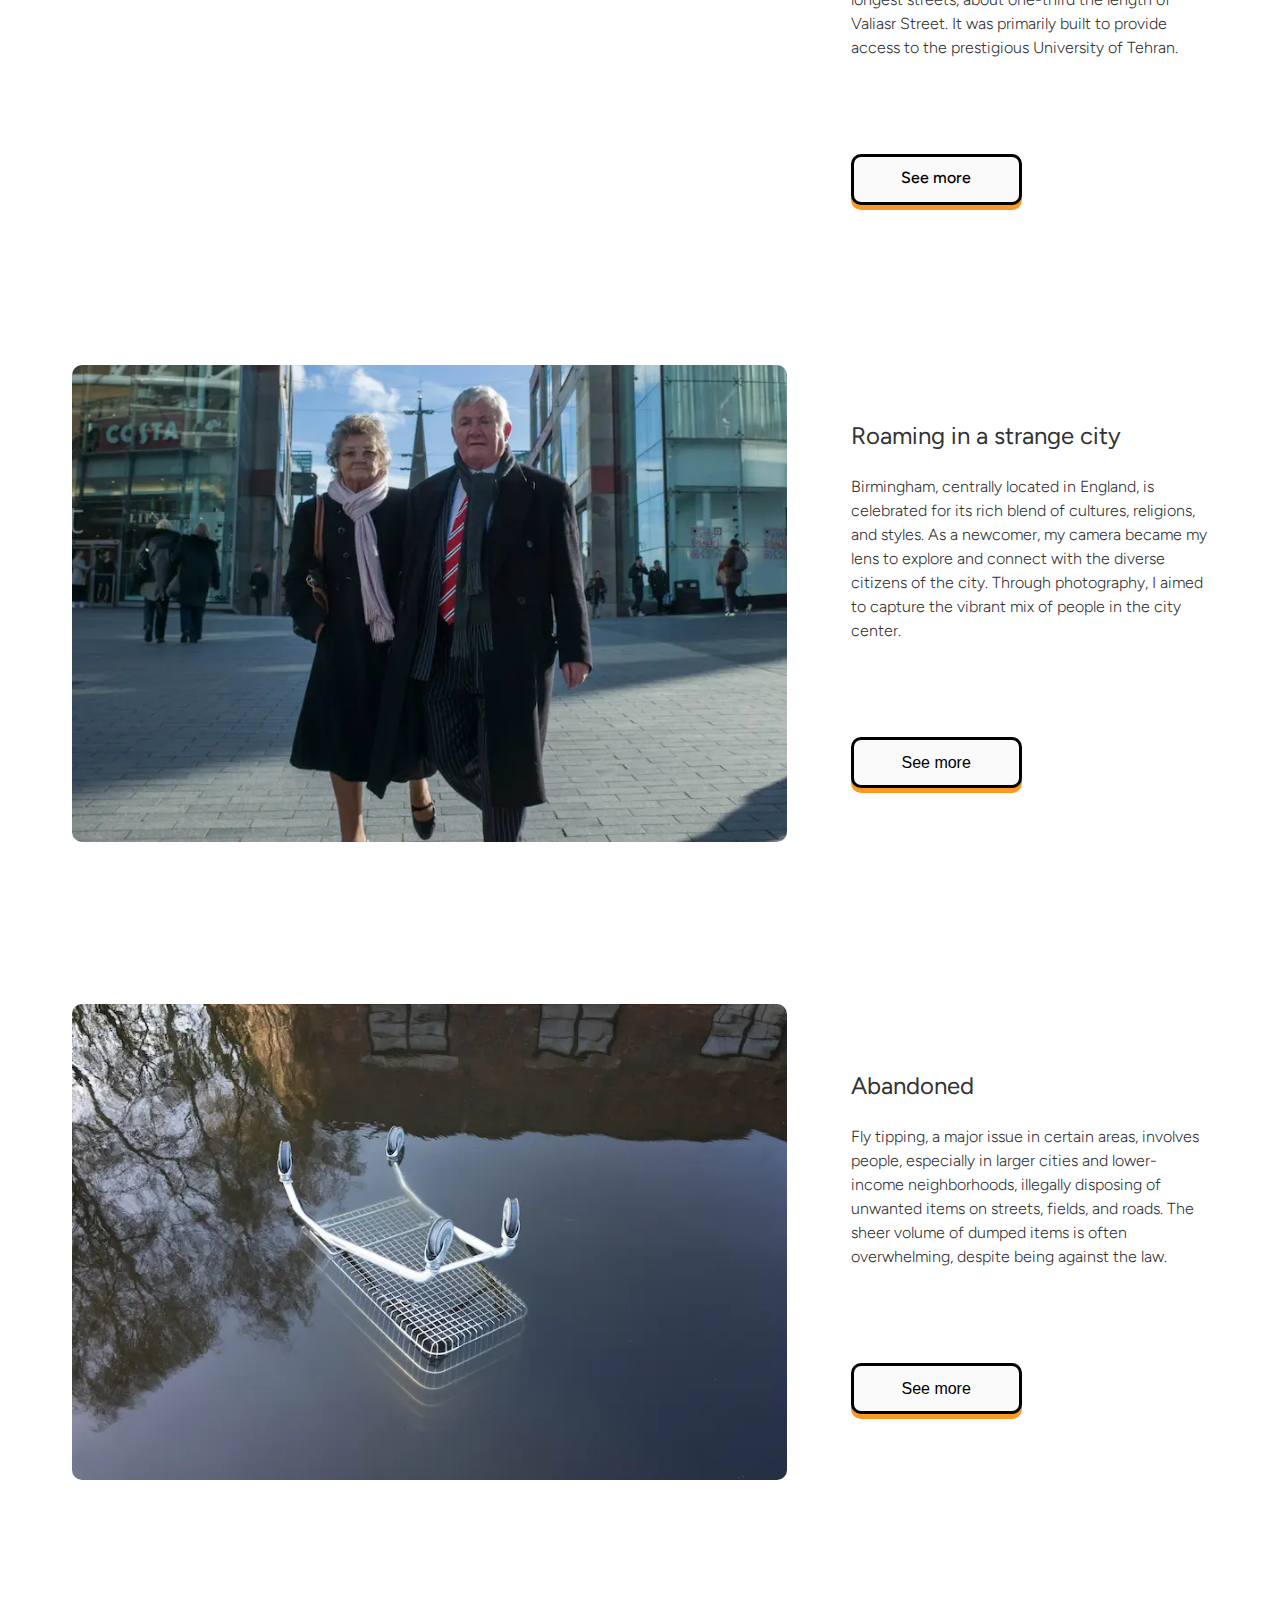
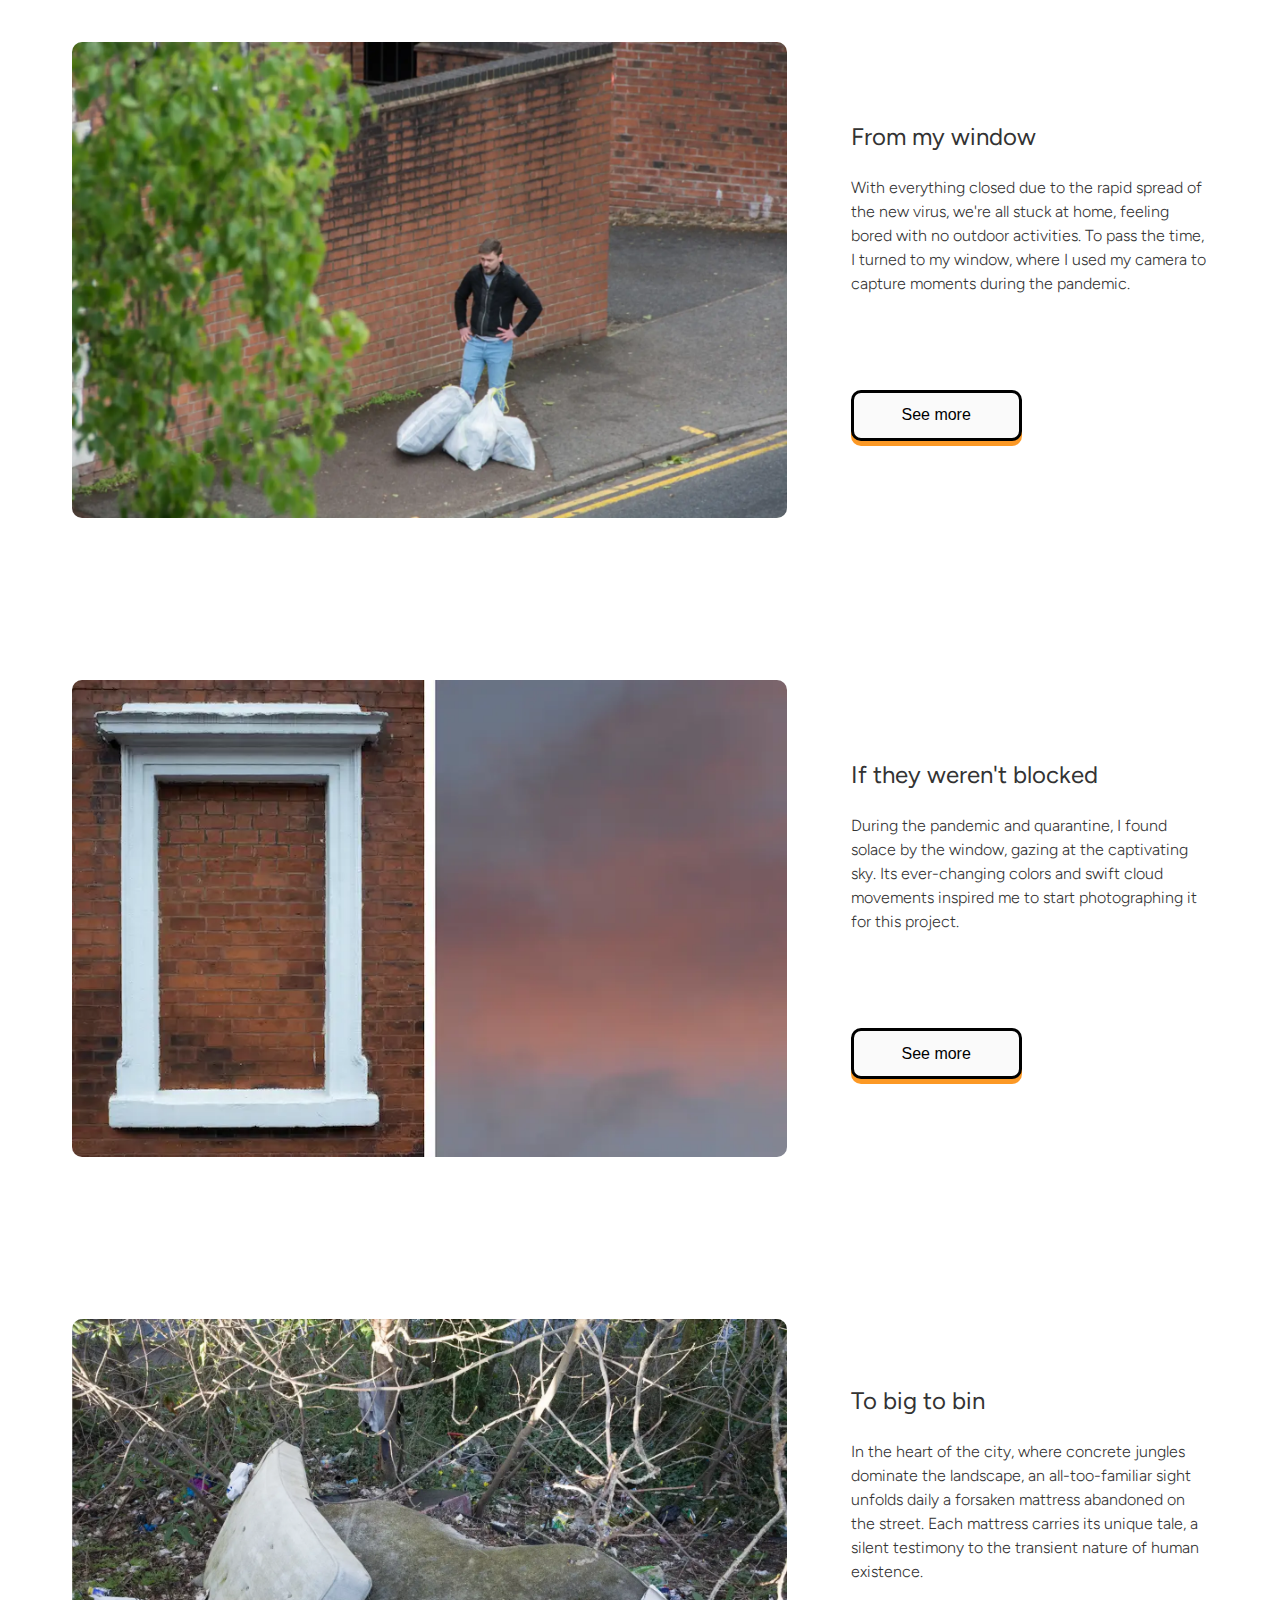
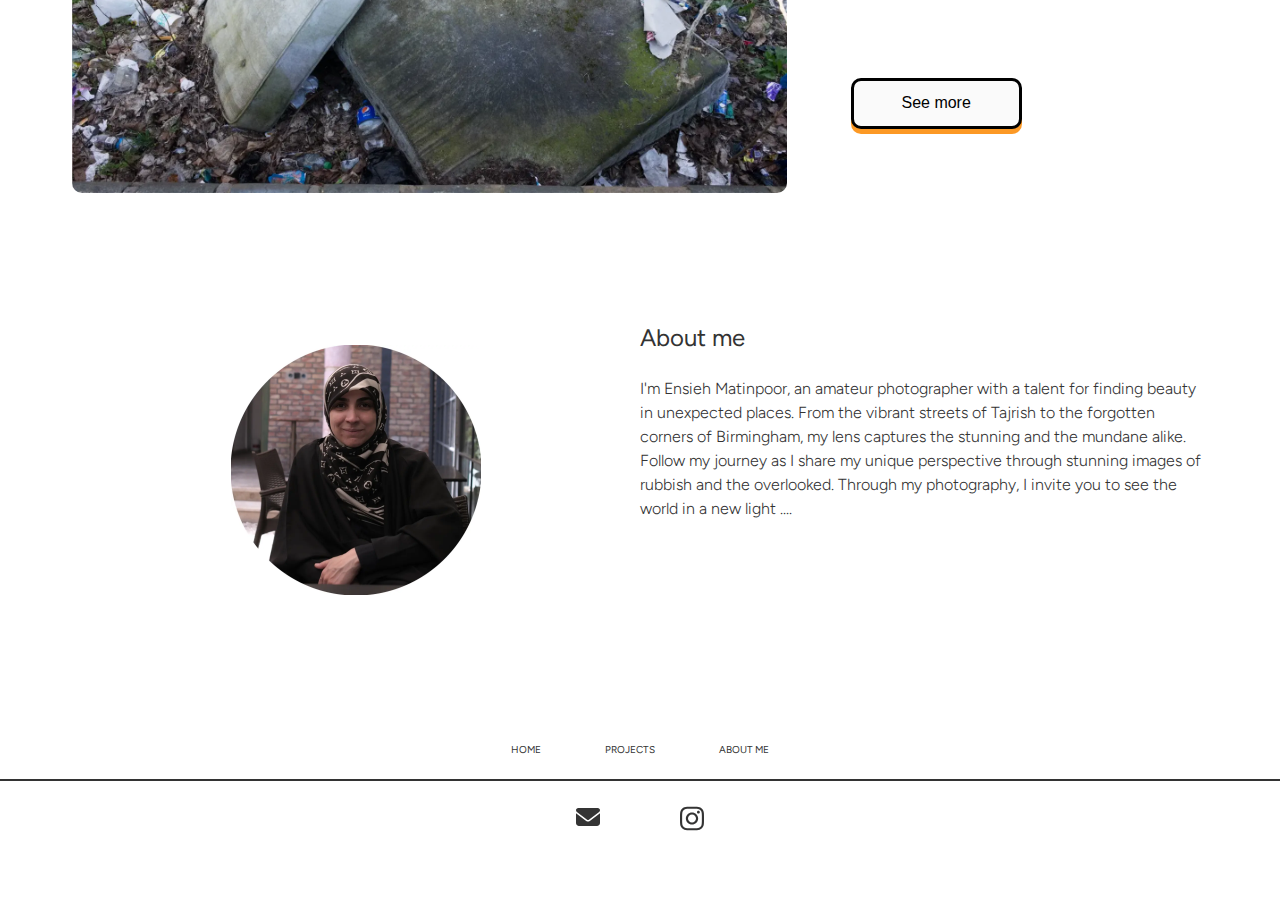
==== commit 298c9e9f: "fix footer" ====
--- a/index.html
+++ b/index.html
@@ -216,7 +216,6 @@
     <div class="socials">
         <a  class="socials-img" href="mailto:ensieh.matinpoor@gmail.com"><img src="img/icons/emil.svg" alt="envelop icon"></a>
         <a  class="socials-img" href="https://www.instagram.com/ensiehmatin/"><img src="img/icons/instagram.svg" alt="instagram icon"></a>
-        <a  class="socials-img" href="#"><img src="img/icons/twitter.svg" alt="twitter icon"></a>
     </div>
   </section>
   </main>
--- a/css/style.css
+++ b/css/style.css
@@ -315,7 +315,7 @@
   display: flex;
   text-align: center;
   justify-content: center;
-  gap: 6.4em;
+  gap: 8.0rem;
   margin-bottom: 6.4rem;
 }
 .socials-img{
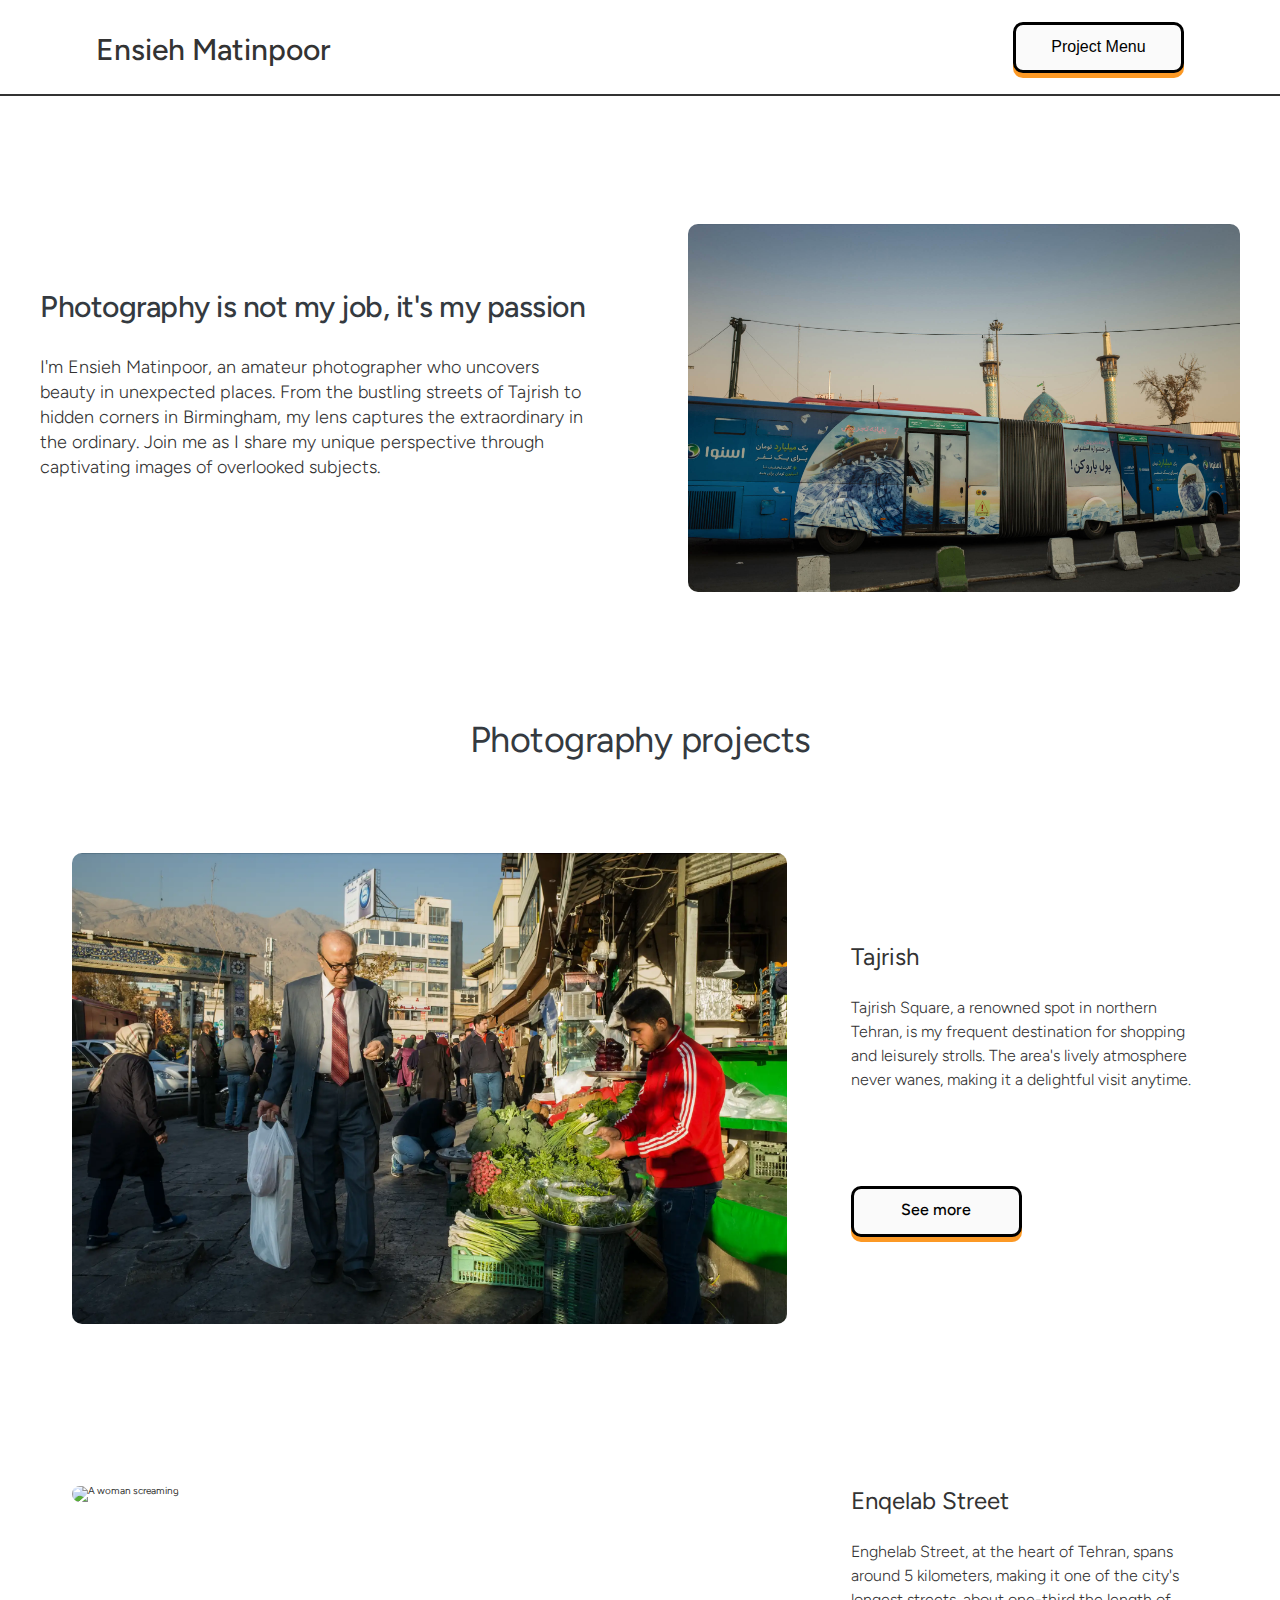
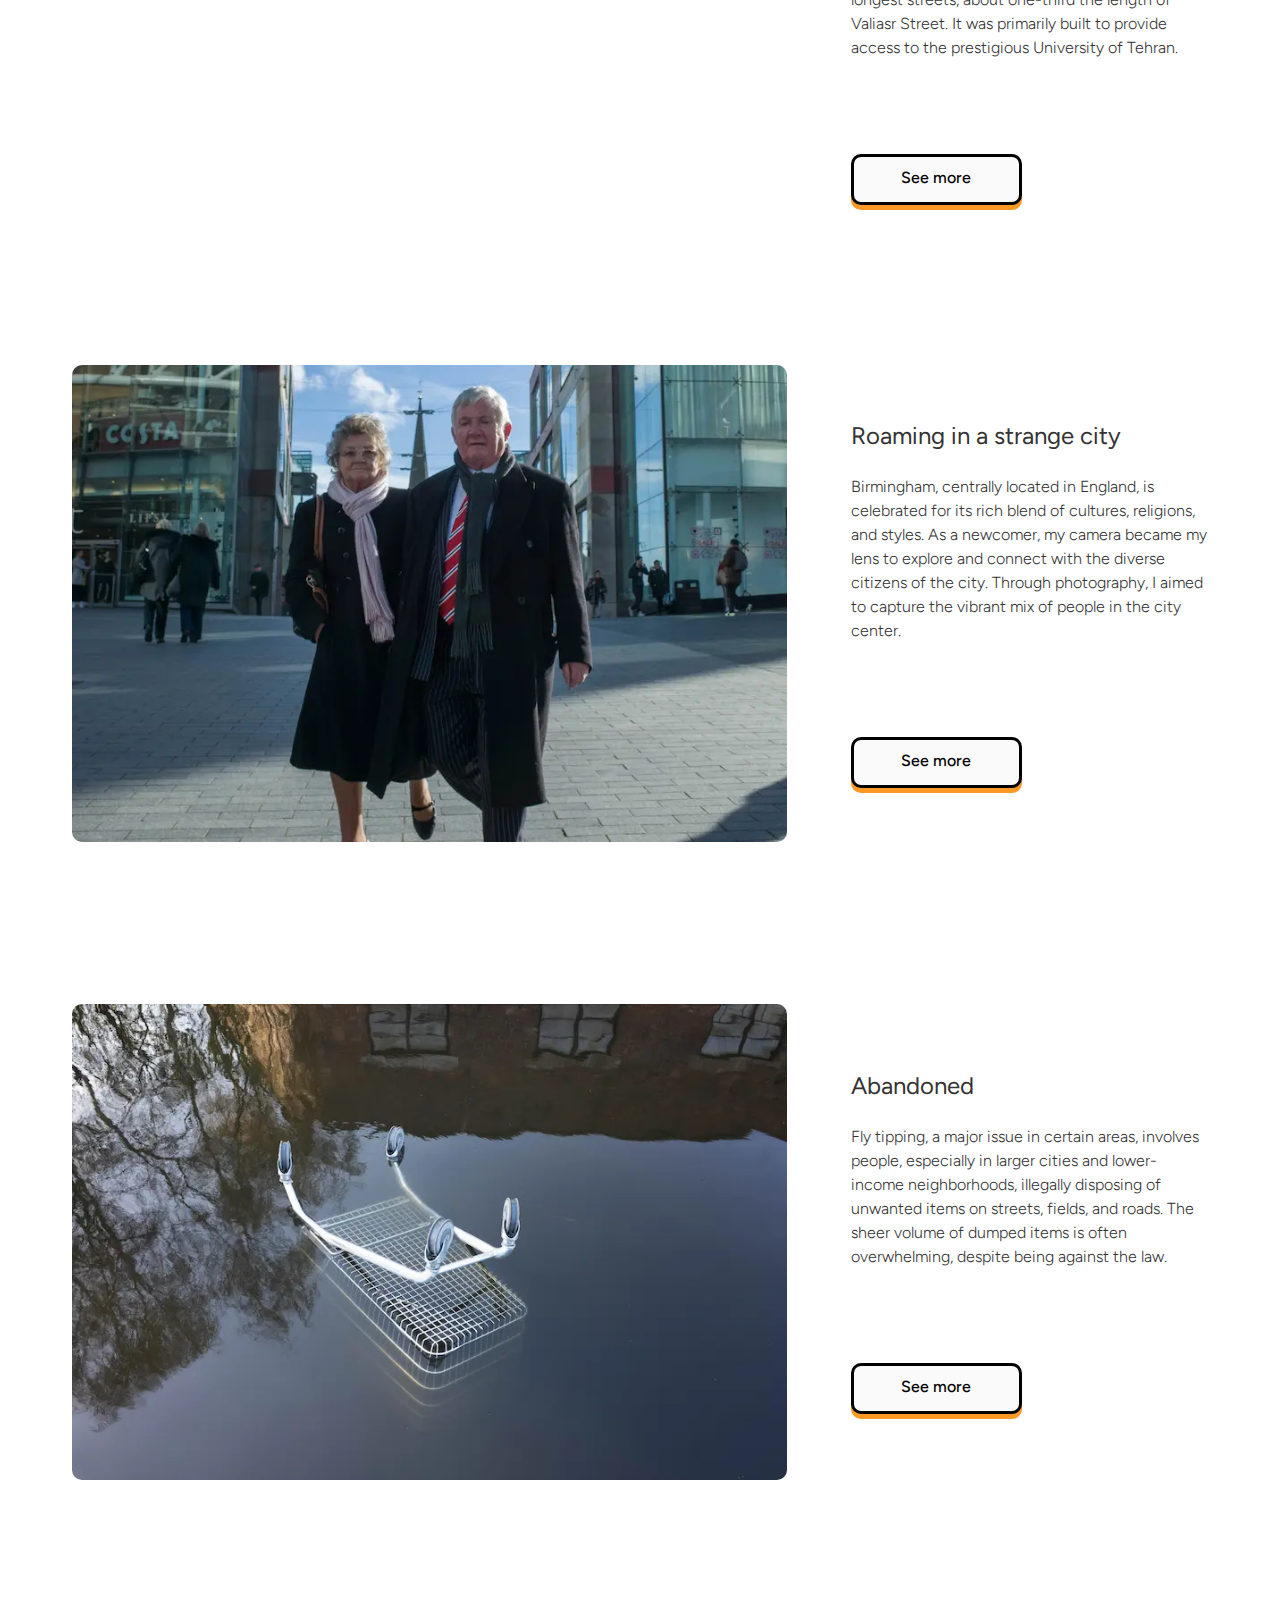
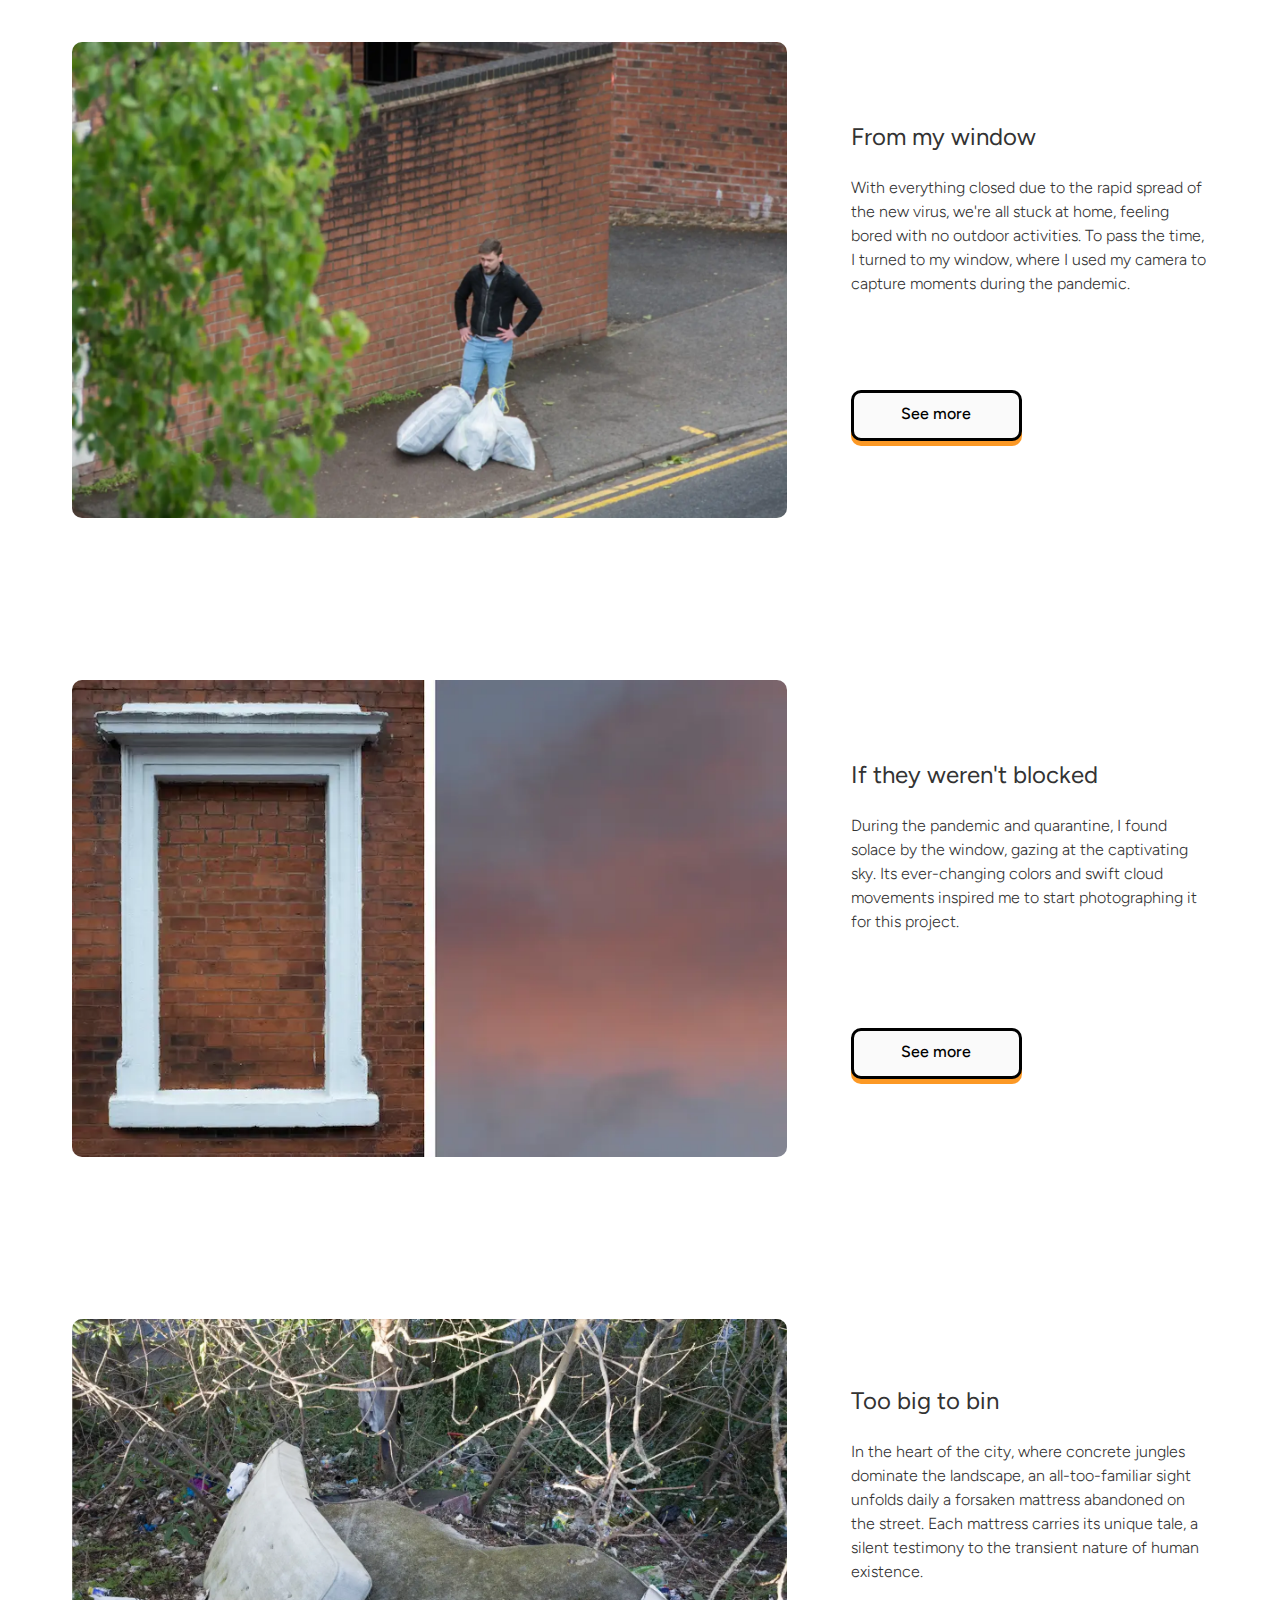
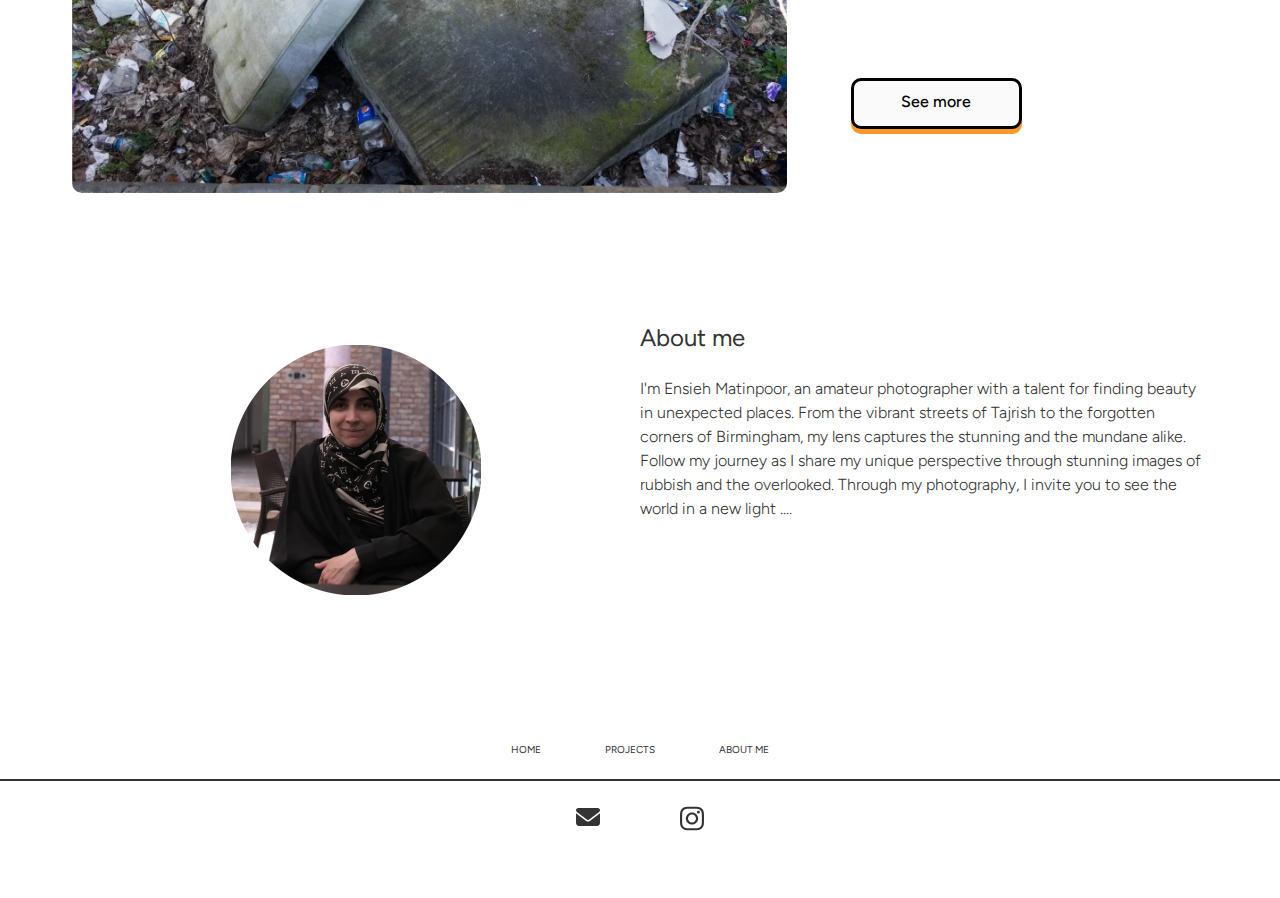
==== commit 921ac9cc: "fix name" ====
--- a/index.html
+++ b/index.html
@@ -110,7 +110,7 @@
             Through photography,
            I aimed to capture the vibrant mix of people in the city center.
         </p>
-        <button class="primary-button">See more</button>
+        <a href= "project/roaming.html" class="primary-button">See more</a>
       </div>
 
       <!-- Abandoned  -->
@@ -127,7 +127,7 @@
            The sheer volume of dumped items is often overwhelming,
           despite being against the law.
         </p>
-        <button class="primary-button">See more</button>
+        <a href= "project/abandined.html" class="primary-button">See more</a>
       </div>
 
 
@@ -144,7 +144,7 @@
            To pass the time, I turned to my window,
            where I used my camera to capture moments during the pandemic.
         </p>
-        <button class="primary-button">See more</button>
+        <a href= "project/my-window.html" class="primary-button">See more</a>
       </div>
 
       <!-- If they weren't blocked -->
@@ -159,8 +159,8 @@
            I found solace by the window, gazing at the captivating sky.
             Its ever-changing colors and swift cloud movements inspired 
             me to start photographing it for this project.
-                  </p>
-        <button class="primary-button">See more</button>
+          </p>
+         <a href= "project/blocked-window.html" class="primary-button">See more</a>
       </div>
 
 
@@ -170,14 +170,14 @@
         alt="A dirty duvet">
       </div>
       <div class="text-box">
-        <h3 class="heading-tertiary">To big to bin </h3>
+        <h3 class="heading-tertiary">Too big to bin </h3>
         <p class="project-description">
           In the heart of the city, where concrete jungles dominate the landscape, 
           an all-too-familiar sight unfolds daily a forsaken mattress abandoned on the street. 
           Each mattress carries its unique tale, a silent testimony to the transient nature of human existence.
 
         </p>
-        <button class="primary-button">See more</button>
+        <a href= "project/too-big.html" class="primary-button">See more</a>
       </div>
 
       <!-- <div class="border-img"> -->
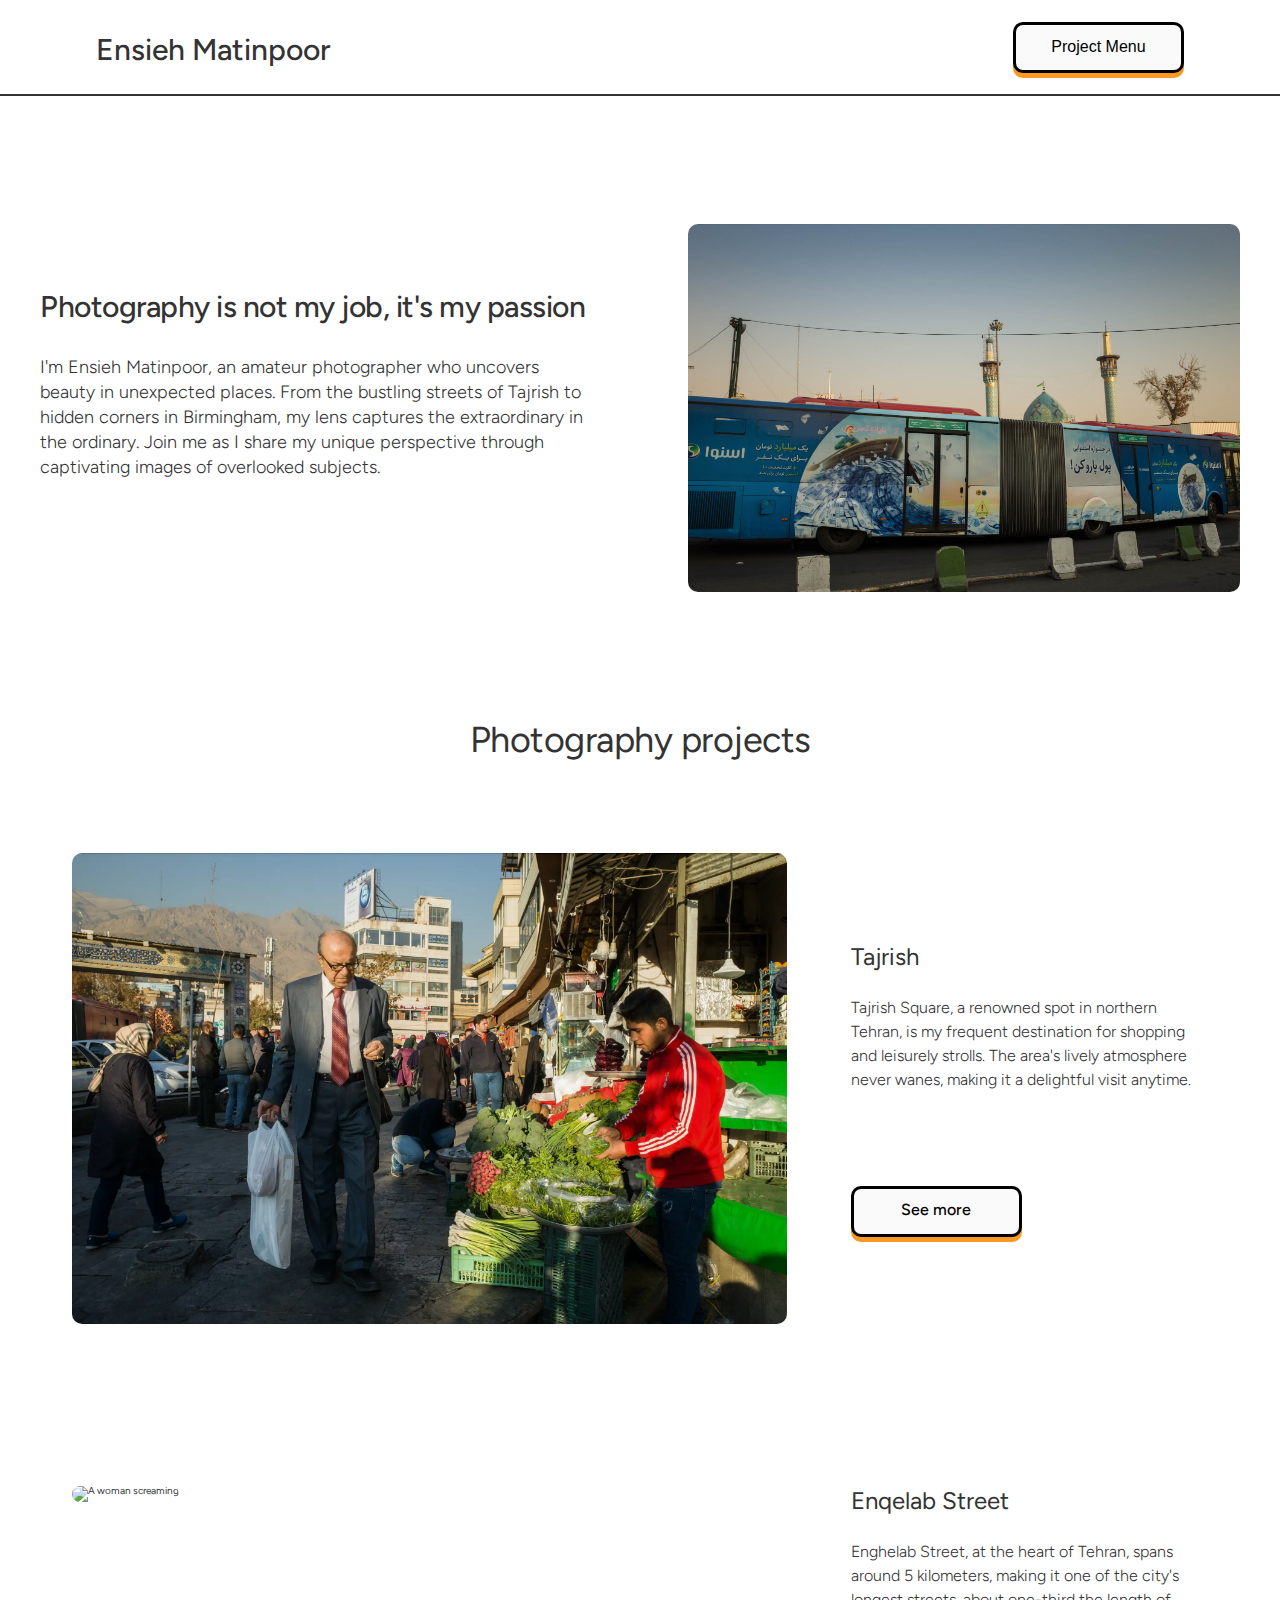
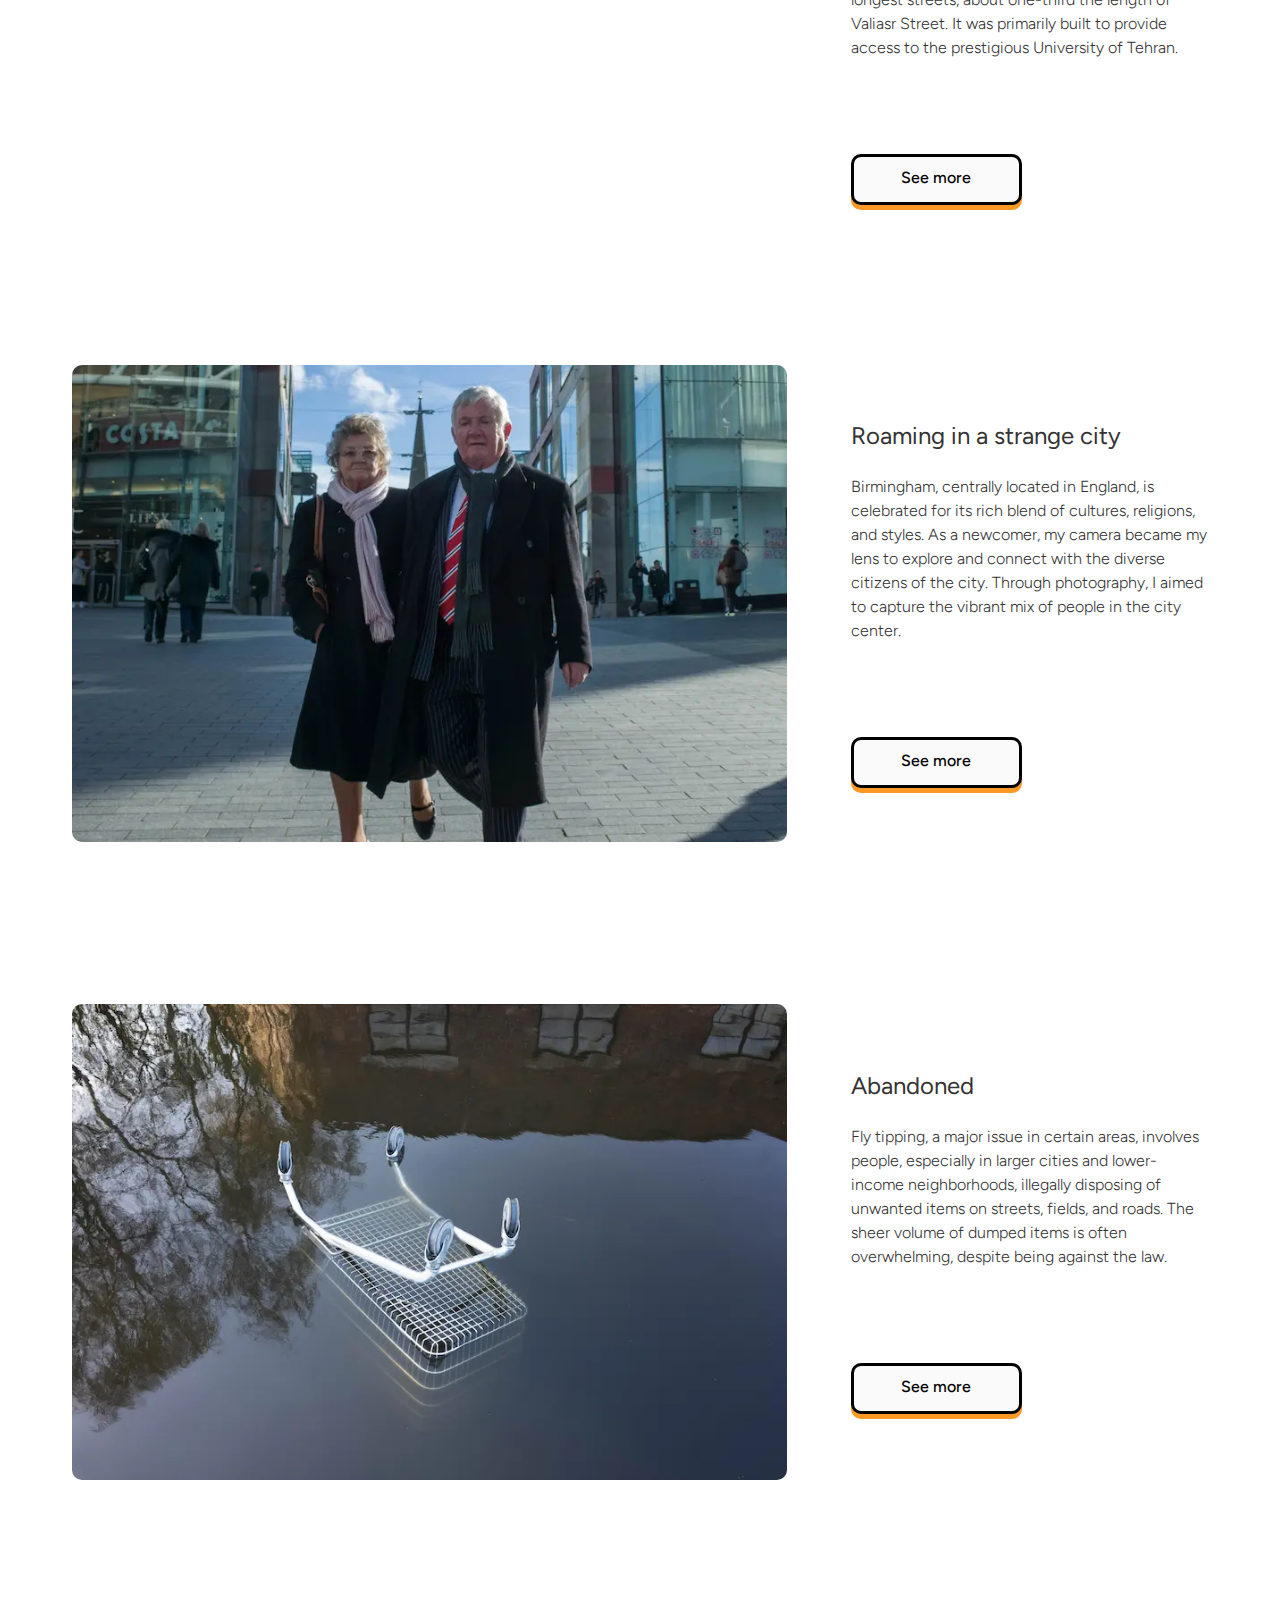
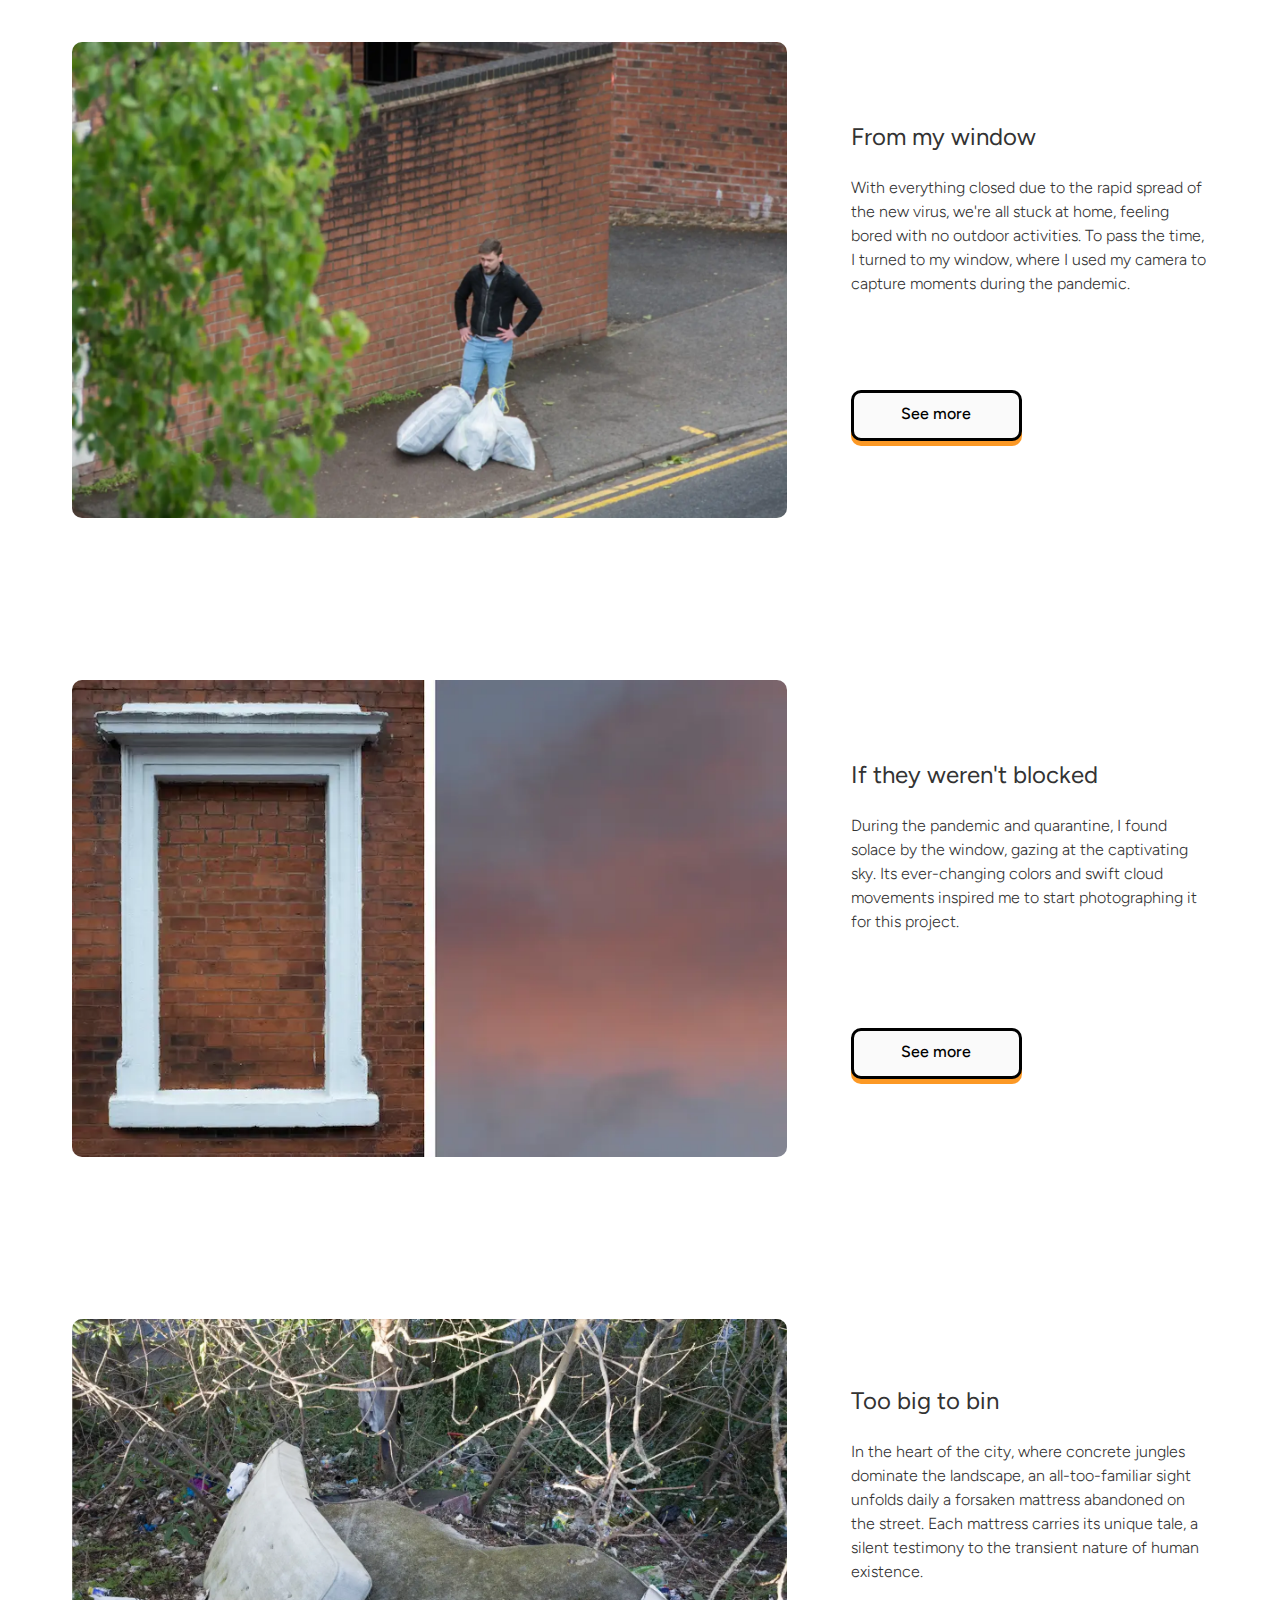
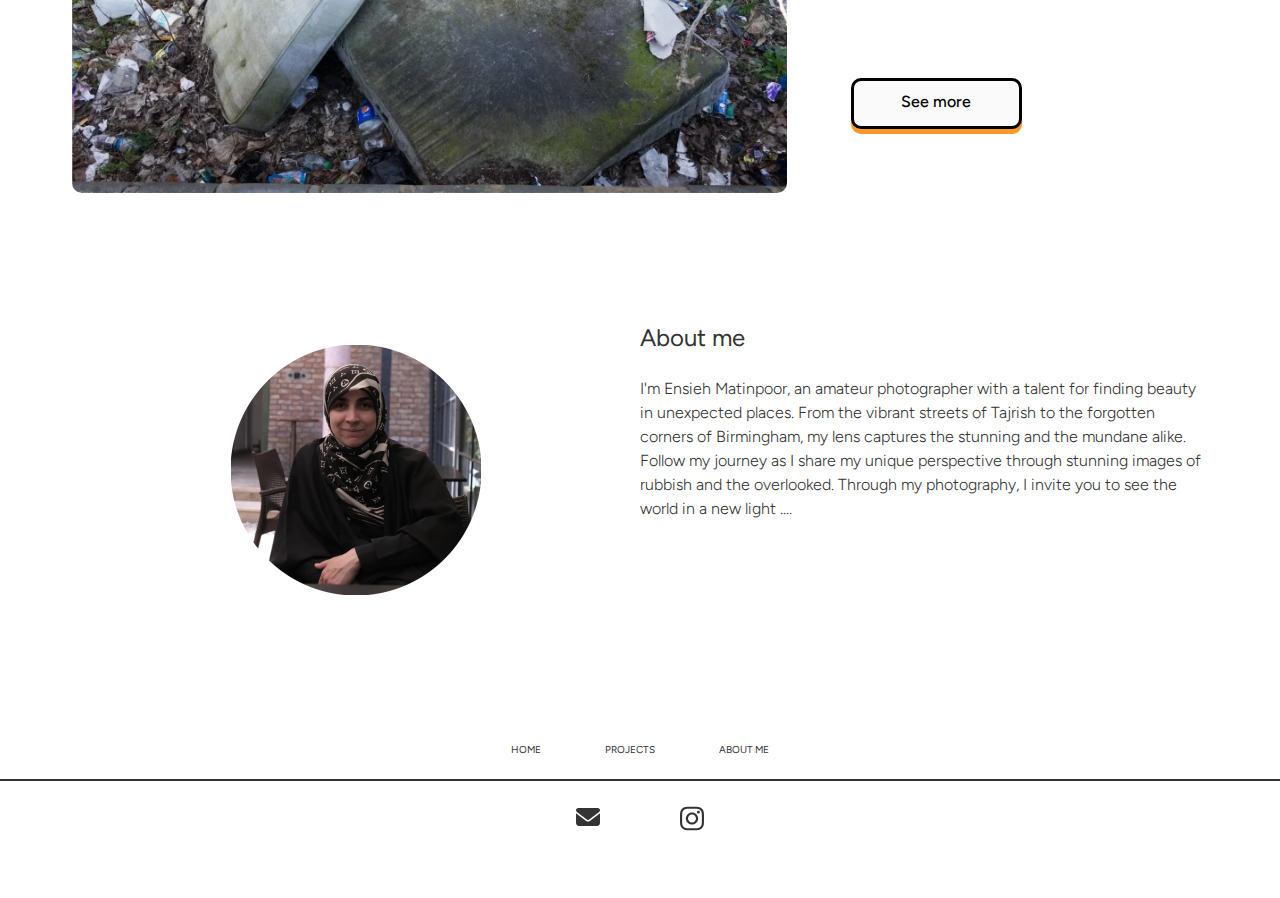
==== commit e320faf7: "fix project name" ====
--- a/index.html
+++ b/index.html
@@ -30,10 +30,10 @@
       <a  class="project-name"  href="project/tajrish.html"><li>Tajrish</li></a>  
       <a  class="project-name"  href="project/engelab.html"><li>Enghelab Street</li></a>
       <a  class="project-name"  href="project/roaming.html"><li>Roaming in a strange city</li></a>
-      <a  class="project-name"   href="project/abandined.html"><li>Abandoned</li></a>
-      <a  class="project-name"   href="project/my window.html"><li>From my window</li></a>
-      <a  class="project-name"   href="project/blocked window.html"><li>If they weren't blocked</li></a>
-      <a  class="project-name"   href="project/too big.html"><li>Too big to bin</li></a>
+      <a  class="project-name"   href="project/abandoned.html"><li>Abandoned</li></a>
+      <a  class="project-name"   href="project/my-window.html"><li>From my window</li></a>
+      <a  class="project-name"   href="project/blocked-window.html"><li>If they weren't blocked</li></a>
+      <a  class="project-name"   href="project/too-big.html"><li>Too big to bin</li></a>
     </ul>
   </div>
 
--- a/css/style.css
+++ b/css/style.css
@@ -12,14 +12,14 @@
 
 ---02 Colors
 
--Primary: Brand color: #ff922b
--Tints: #FFF4EA
+-Primary: Brand color: #fc9925 / #fd7e14
+-Tints:#fafafa
 -Shades:
 -Accents:
 -Grays:
-#555
 #333
 #111
+#000
 
 
 
@@ -56,8 +56,7 @@
   font-size: 3.0rem;
   font-weight:500;
   line-height: 3.2rem;
-  /* color: #333;  */
-   color: #343a40; 
+   color: #333;  
   letter-spacing:-0.5px;
   margin-bottom: 3.2rem;
 }
@@ -156,12 +155,12 @@
 }
 
 .menu-header{
-  border-bottom: 0.3rem solid  #ff922b;
+  border-bottom: 0.3rem solid #fc9925;
   display: flex;
   justify-content: space-between;
 }
 .close-menu-icon {
-max-width: 4.8rem;
+width: 4.8rem;
 padding-right: 2.0rem;
 filter: invert(100%)
  sepia(3%) saturate(10%)
@@ -181,9 +180,7 @@
 
 
 .section-hero{
-   /* background-color: #FFF4EA;  */
   padding: 12.8rem 0 12.8rem 0;
-  /* border-top: 0.2rem solid #333; */
 
 }
 .hero{
@@ -224,7 +221,7 @@
 
 .heading-secondary{
   letter-spacing:-0.5px;
-  color: #343a40; 
+  color: #333; 
   font-weight:400;
   font-size: 3.6rem;
   line-height: 3.5rem;
@@ -319,7 +316,7 @@
   margin-bottom: 6.4rem;
 }
 .socials-img{
-  min-width: 2.4rem;
+  width: 2.4rem;
   filter: invert(17%) sepia(21%) 
   saturate(5%) hue-rotate(5deg)
    brightness(97%) contrast(90%);
@@ -348,7 +345,7 @@
   padding: 0 9.6rem;
   font-weight: 300;
   font-size: 1.8rem;
-  line-height: 2.5rem;
+  line-height: 2.5rem; 
   margin-bottom: 6.4rem;
 }
 .img-container{
--- a/css/queries.css
+++ b/css/queries.css
@@ -127,22 +127,22 @@
     /* 7px/16px= 0.43 43% */
     font-size: 43%;
   }
-    .primary-button {
-      width: 13rem; 
-      height: 4rem; 
-      font-size: 1.4rem; 
-      font-weight: 500;
-      line-height: 1.5rem;
-      display: inline-block; 
-      text-align: center;
-      white-space: normal;
-      background-color: #fafafa;
-      color: #000;
-      border: 0.2rem solid #000; 
-      border-radius: 1rem;
-      text-decoration: none;
-      box-shadow: 0 0.3rem #fc9925; 
-      text-decoration: none;
+ .primary-button {
+   width: 13rem; 
+   height: 4rem; 
+   font-size: 1.4rem; 
+   font-weight: 500;
+   display: flex; 
+   justify-content: center;
+   align-items: center;
+   text-align: center;
+   white-space: normal;
+   background-color: #fafafa;
+   color: #000;
+   border: 0.2rem solid #000; 
+   border-radius: 1rem;
+   text-decoration: none;
+   box-shadow: 0 0.3rem #fc9925; 
   }
   .heading-primary{
    font-size: 2.4rem;
@@ -212,12 +212,15 @@
   }
   
   .primary-button {
-    width: 10rem; 
-    height: 3rem; 
-    font-size: 1.2rem;
+    width: 13rem; 
+    height: 4rem; 
+    font-size: 1.4rem;
     font-weight: 500;
     line-height: 1.5rem;
-    display: inline-block;
+    display: flex; 
+    justify-content: center;
+    align-items: center;
+    text-align: center;
     color: #000;
     border: 0.2rem solid #000; 
     border-radius: 1rem;
@@ -248,8 +251,77 @@
   .about-me-img{
     margin-bottom: 3.2rem;
   }
-}
-
+  .socials-img{
+    width: 1.6rem;
+   filter: invert(17%) sepia(21%) 
+   saturate(5%) hue-rotate(5deg)
+   brightness(97%) contrast(90%);
+  }
+}
+/* ***************** */
+/* below 544 px(phones)
+544/16=34 */
+/* Side navbar */
+/* ***************** */
+@media(max-width:34em){
+.menu{
+  font-weight: 300;
+  font-size: 2.4rem;
+  text-align: left;
+  padding-top: 3.2rem;
+  padding-bottom: 3.2rem;
+  padding-left: 2.0rem;
+  color: #fafafa;}
+
+  .side-navbar{
+    position: fixed;
+    right: 0;
+    top: 0;
+    width: 100vw;
+    height: 100vh;
+    background-color: #333;
+    overflow-y: auto;
+    transition: 0.3s;
+    display: none;
+    backdrop-filter: blur(5px);
+      z-index: 1;
+    }
+}
+
+/* ***************** */
+/* below 544 px(phones)
+544/16=34 */
+/* Projects */
+/* ***************** */
+
+@media(max-width:34em){
+
+  .container-project{
+    padding: 0;
+    margin: 0 auto;
+  }
+  .project-title{
+    padding: 3.2rem 2.4rem 3.2rem 2.4rem;
+  }
+
+
+  .description-text{
+    padding: 0 2.4rem 0 2.4rem;
+    margin-bottom: 3.2rem;
+  }
+
+  .img-container{
+    row-gap: 3.2rem;
+    padding: 0 2.4rem;
+  }
+  .side-by-side{
+    display: flex;
+    flex-direction: column;
+    row-gap: 3.2rem;
+  }
+    
+
+}
 
 
 
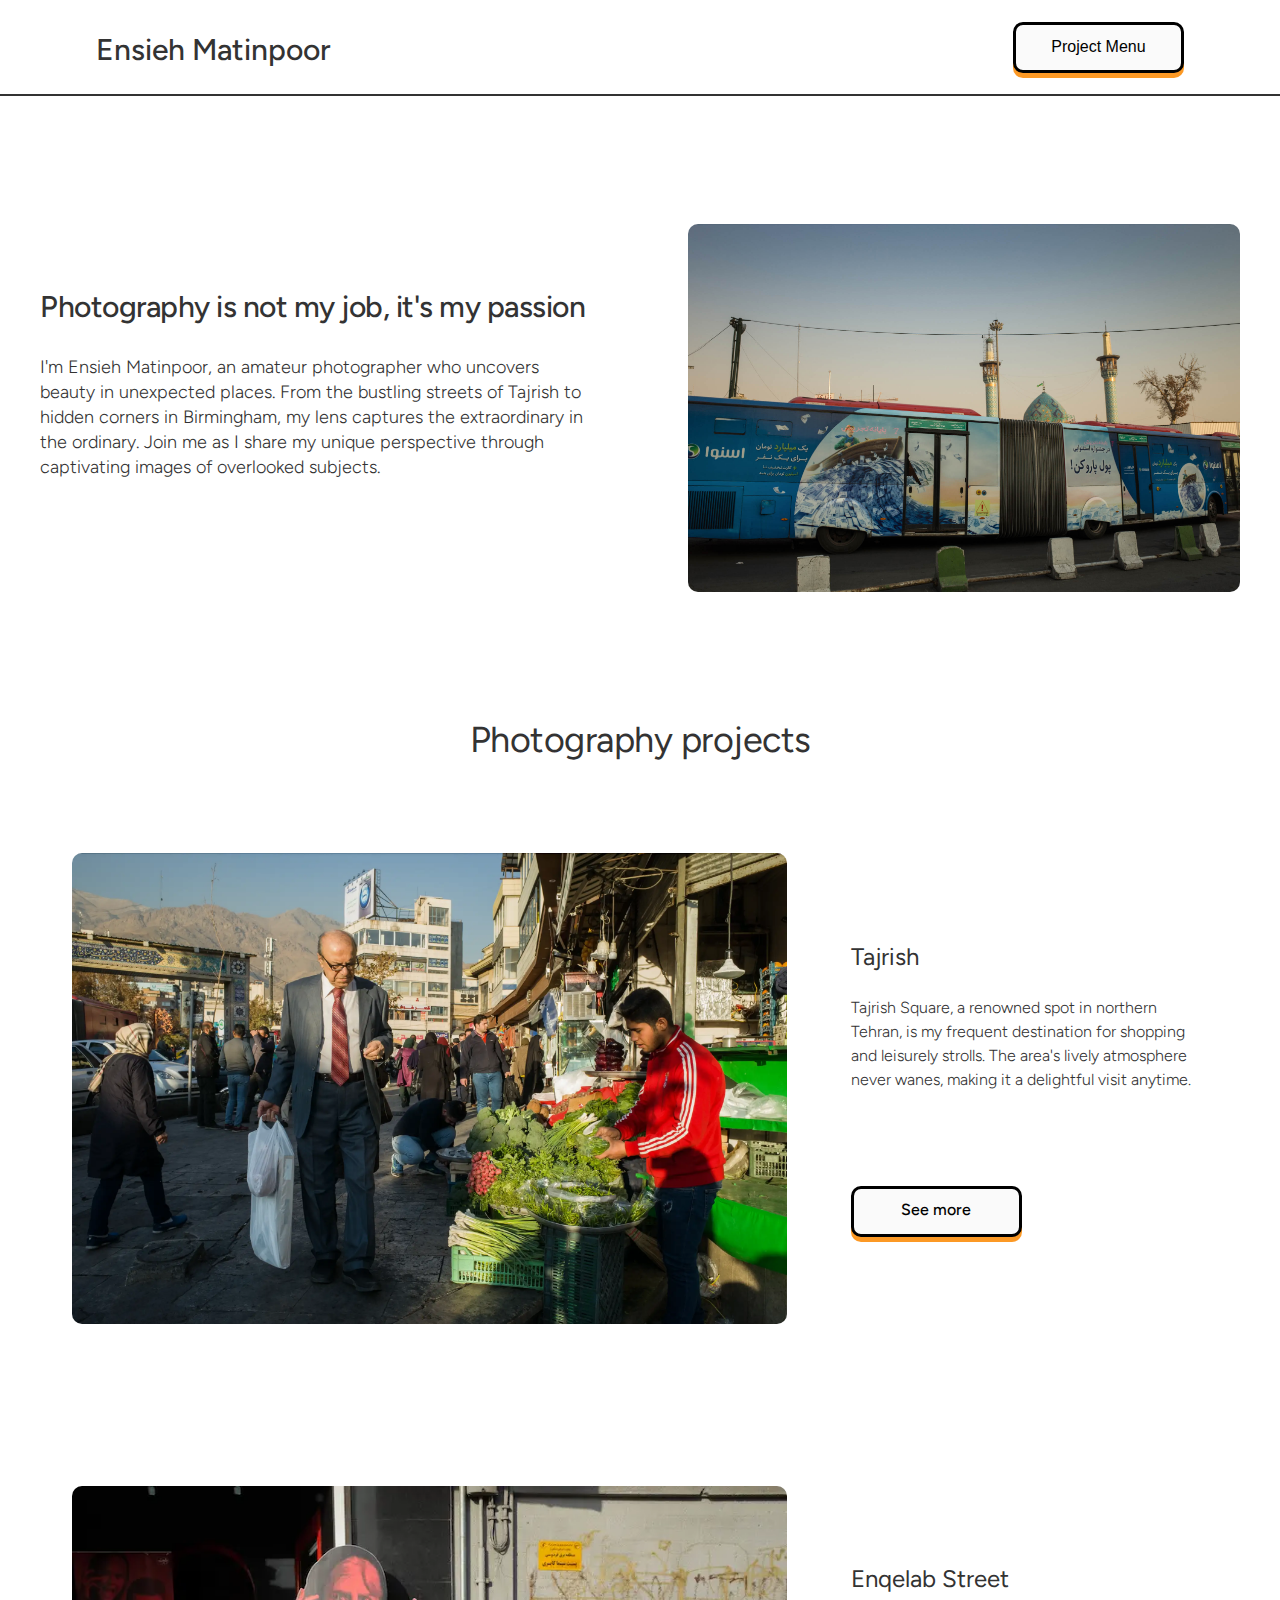
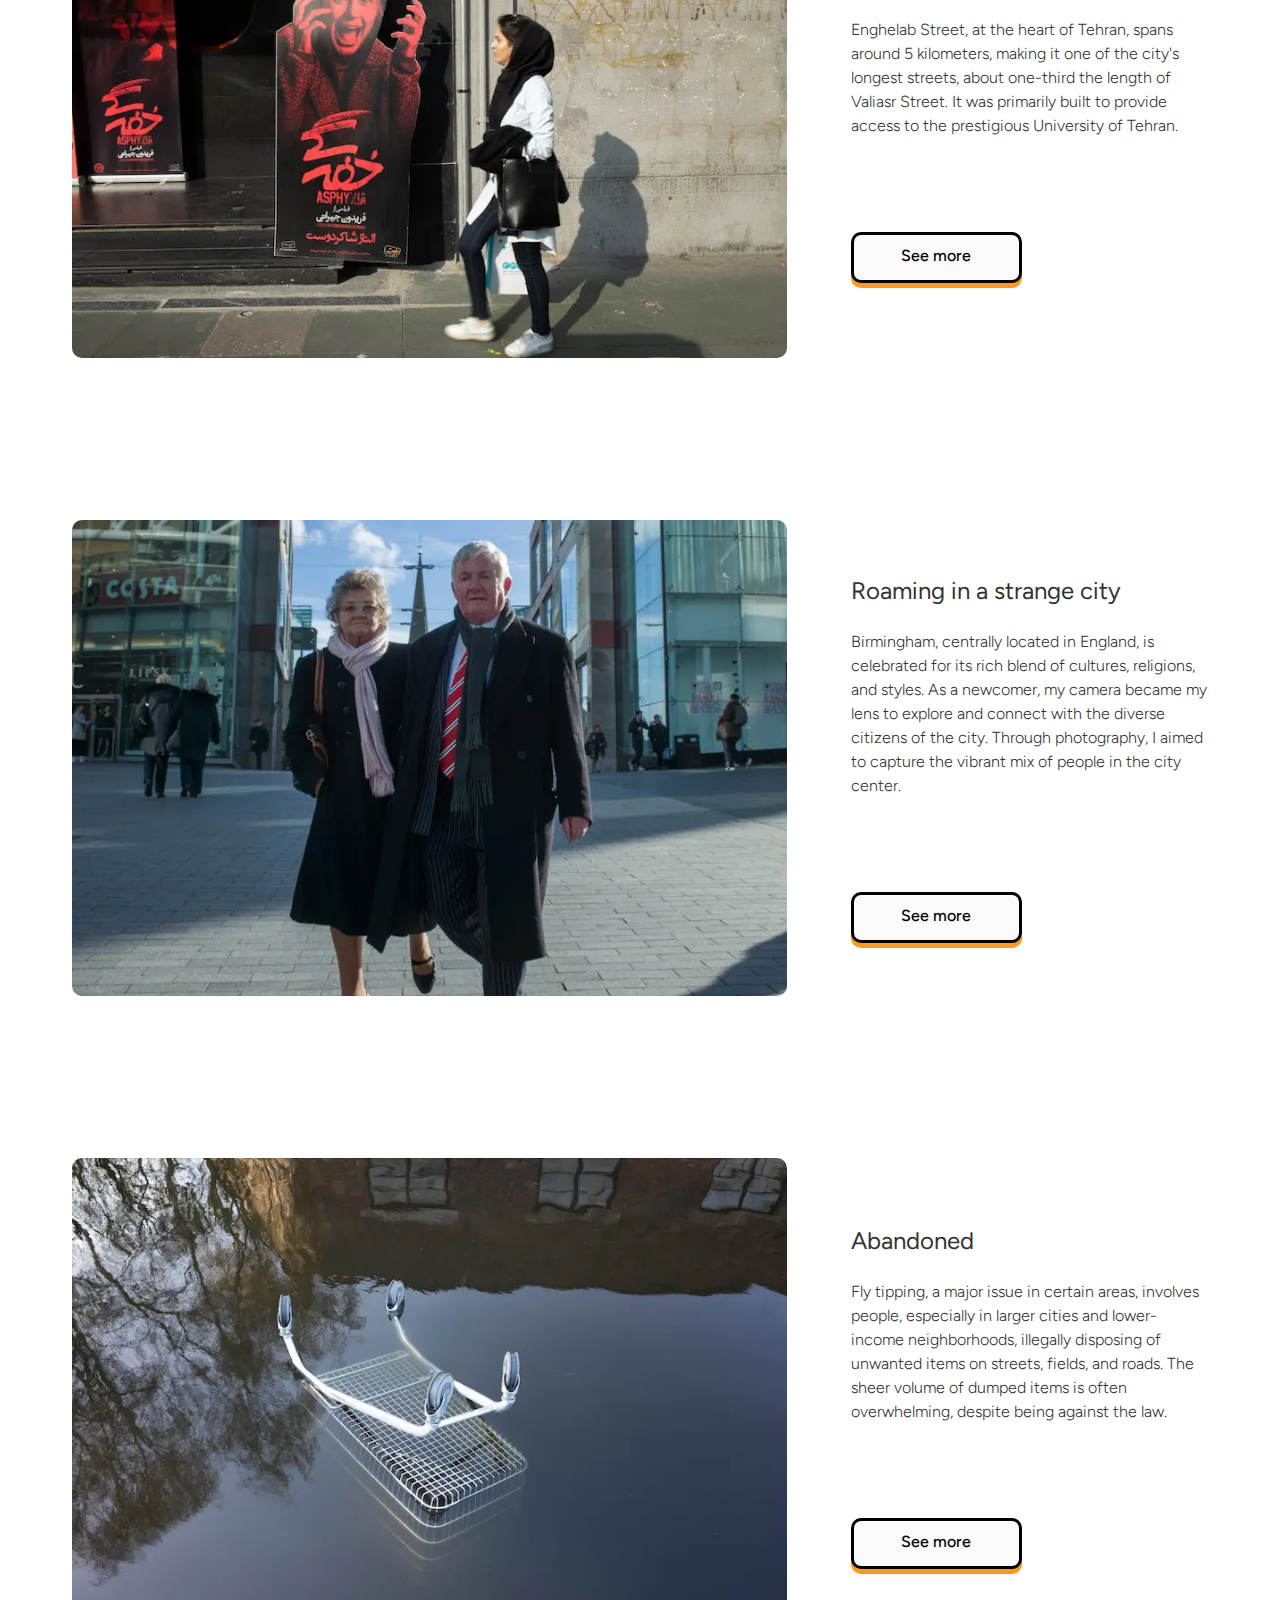
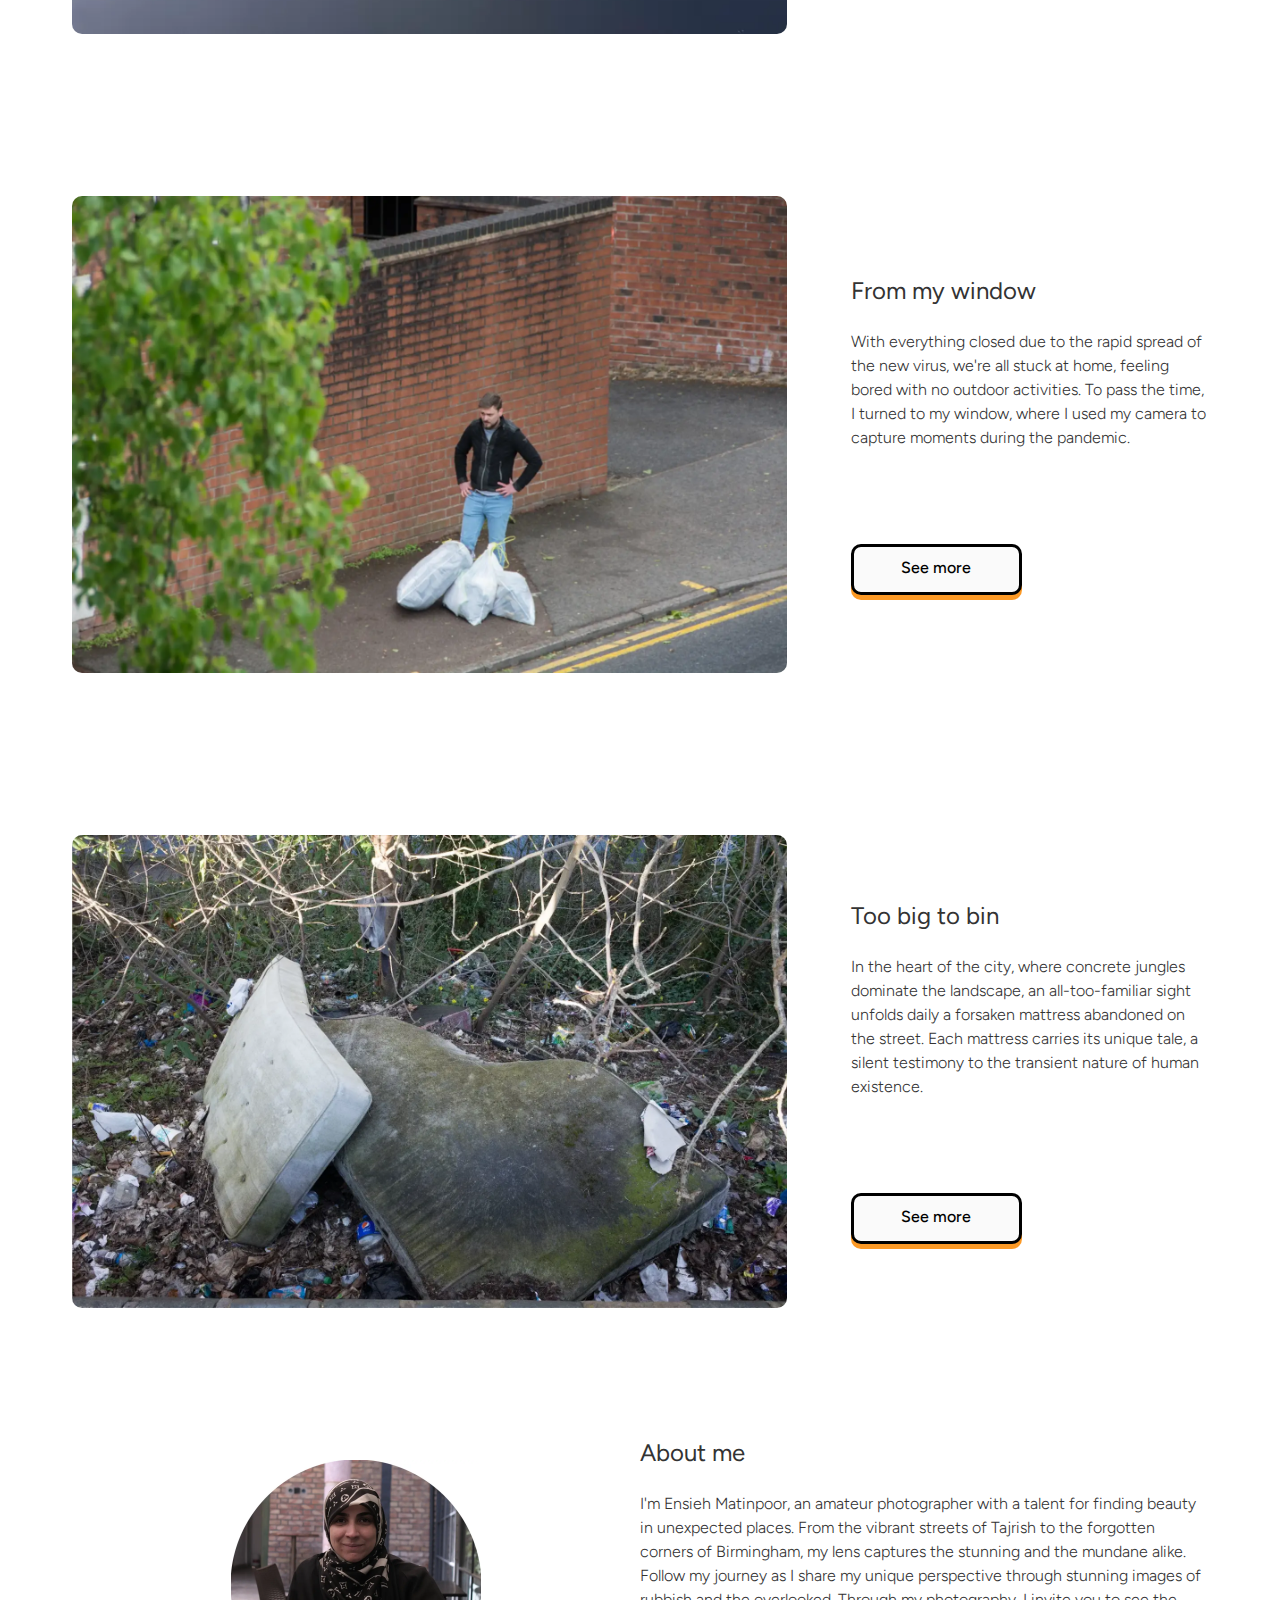
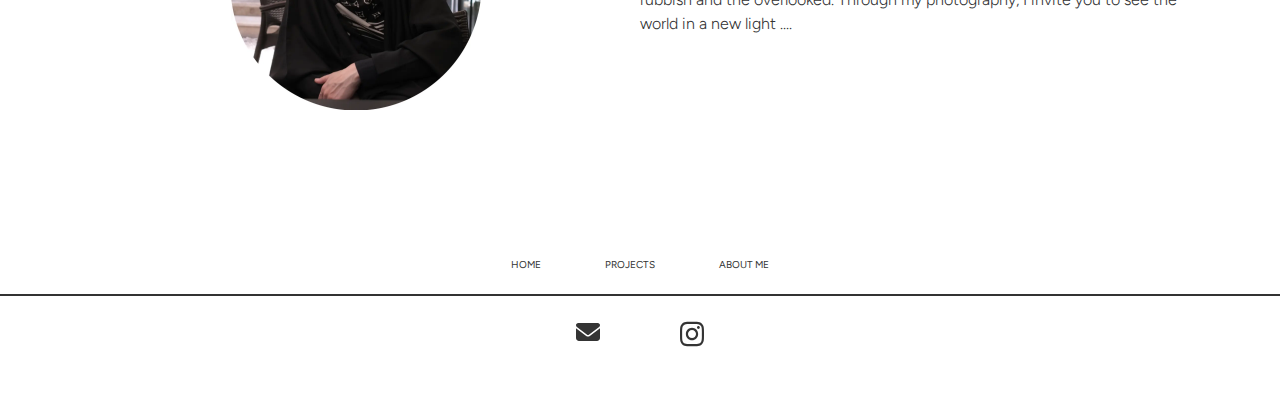
==== commit 060c1383: "delate blocked window page" ====
--- a/index.html
+++ b/index.html
@@ -32,7 +32,6 @@
       <a  class="project-name"  href="project/roaming.html"><li>Roaming in a strange city</li></a>
       <a  class="project-name"   href="project/abandoned.html"><li>Abandoned</li></a>
       <a  class="project-name"   href="project/my-window.html"><li>From my window</li></a>
-      <a  class="project-name"   href="project/blocked-window.html"><li>If they weren't blocked</li></a>
       <a  class="project-name"   href="project/too-big.html"><li>Too big to bin</li></a>
     </ul>
   </div>
@@ -127,7 +126,7 @@
            The sheer volume of dumped items is often overwhelming,
           despite being against the law.
         </p>
-        <a href= "project/abandined.html" class="primary-button">See more</a>
+        <a href= "project/abandoned.html" class="primary-button">See more</a>
       </div>
 
 
@@ -146,23 +145,6 @@
         </p>
         <a href= "project/my-window.html" class="primary-button">See more</a>
       </div>
-
-      <!-- If they weren't blocked -->
-      <div class="card-img-box">
-        <img src="img/home/Window.webp" class="project-img"
-        alt="A blocked window next to pink sky ">
-      </div>
-      <div class="text-box">
-        <h3 class="heading-tertiary">If they weren't blocked</h3>
-        <p class="project-description">
-          During the pandemic and quarantine,
-           I found solace by the window, gazing at the captivating sky.
-            Its ever-changing colors and swift cloud movements inspired 
-            me to start photographing it for this project.
-          </p>
-         <a href= "project/blocked-window.html" class="primary-button">See more</a>
-      </div>
-
 
       <!-- Incomplete sleep -->
       <div class="card-img-box">
